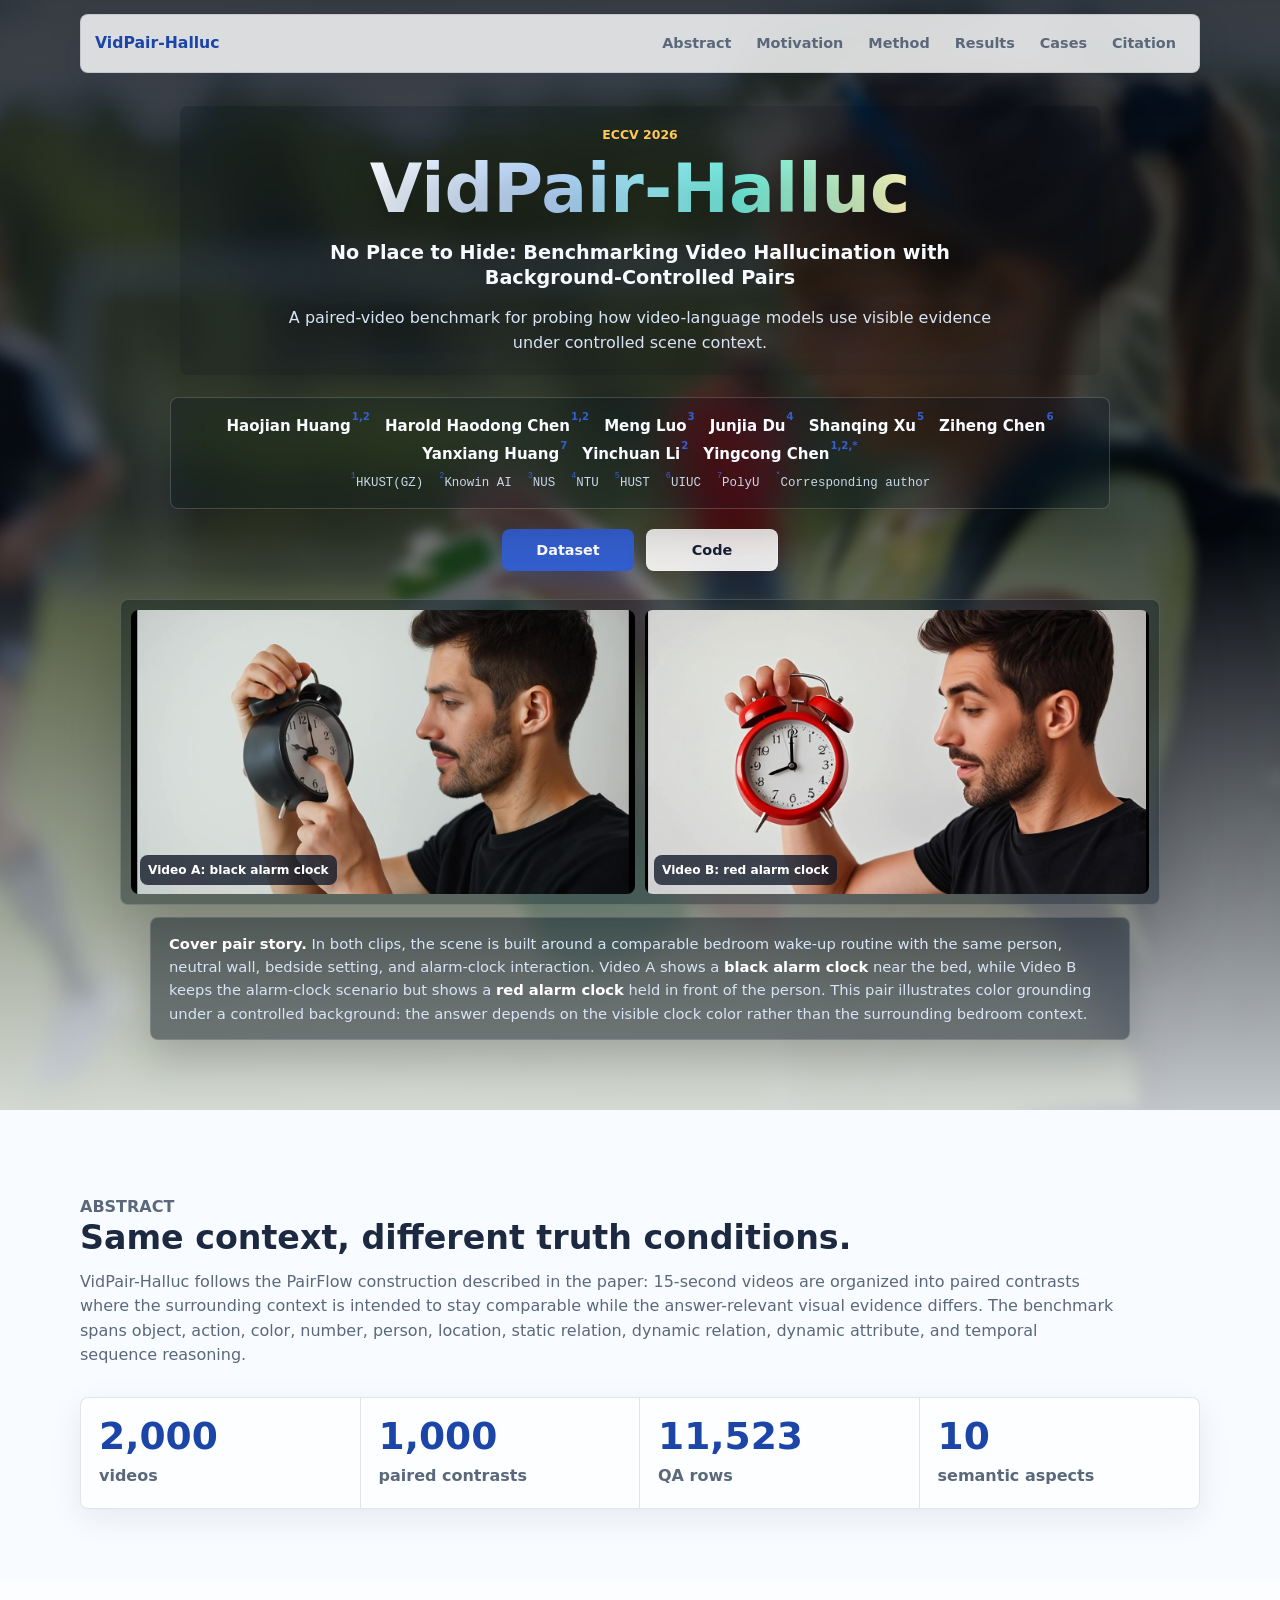
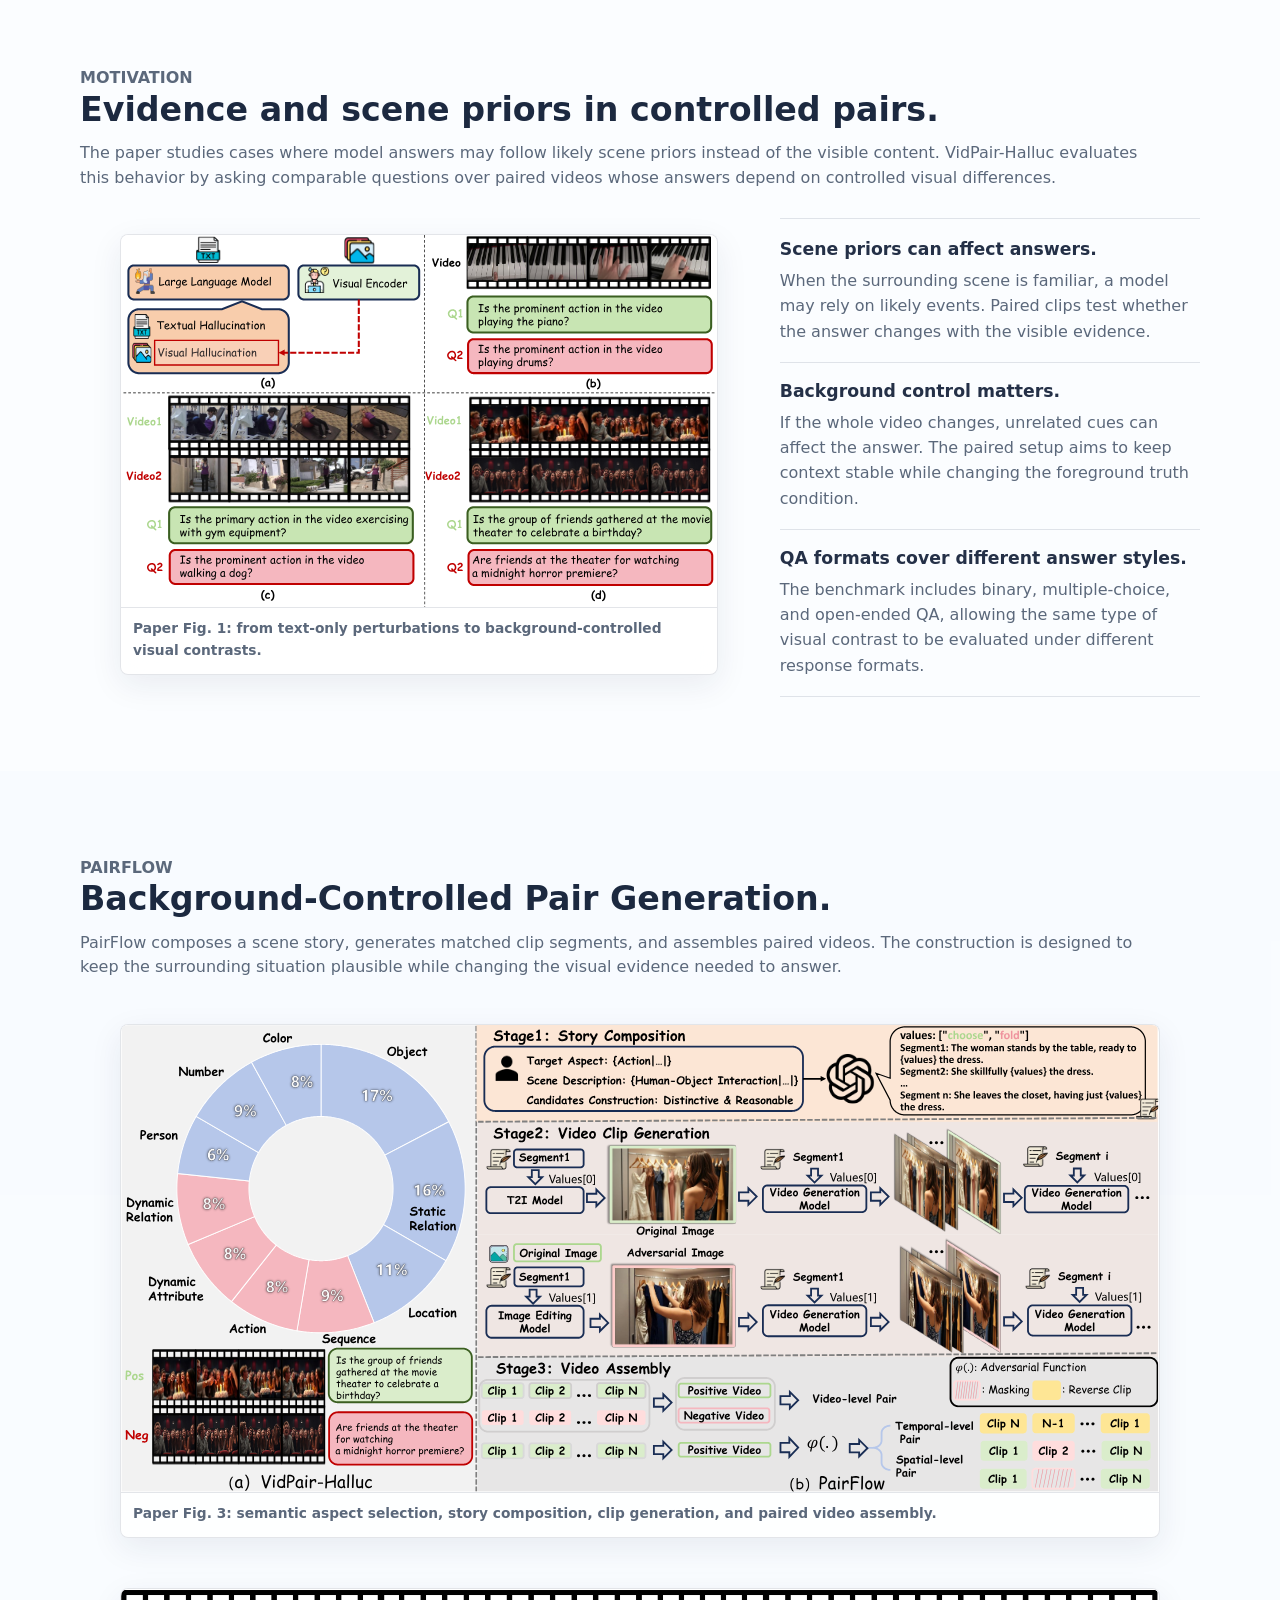
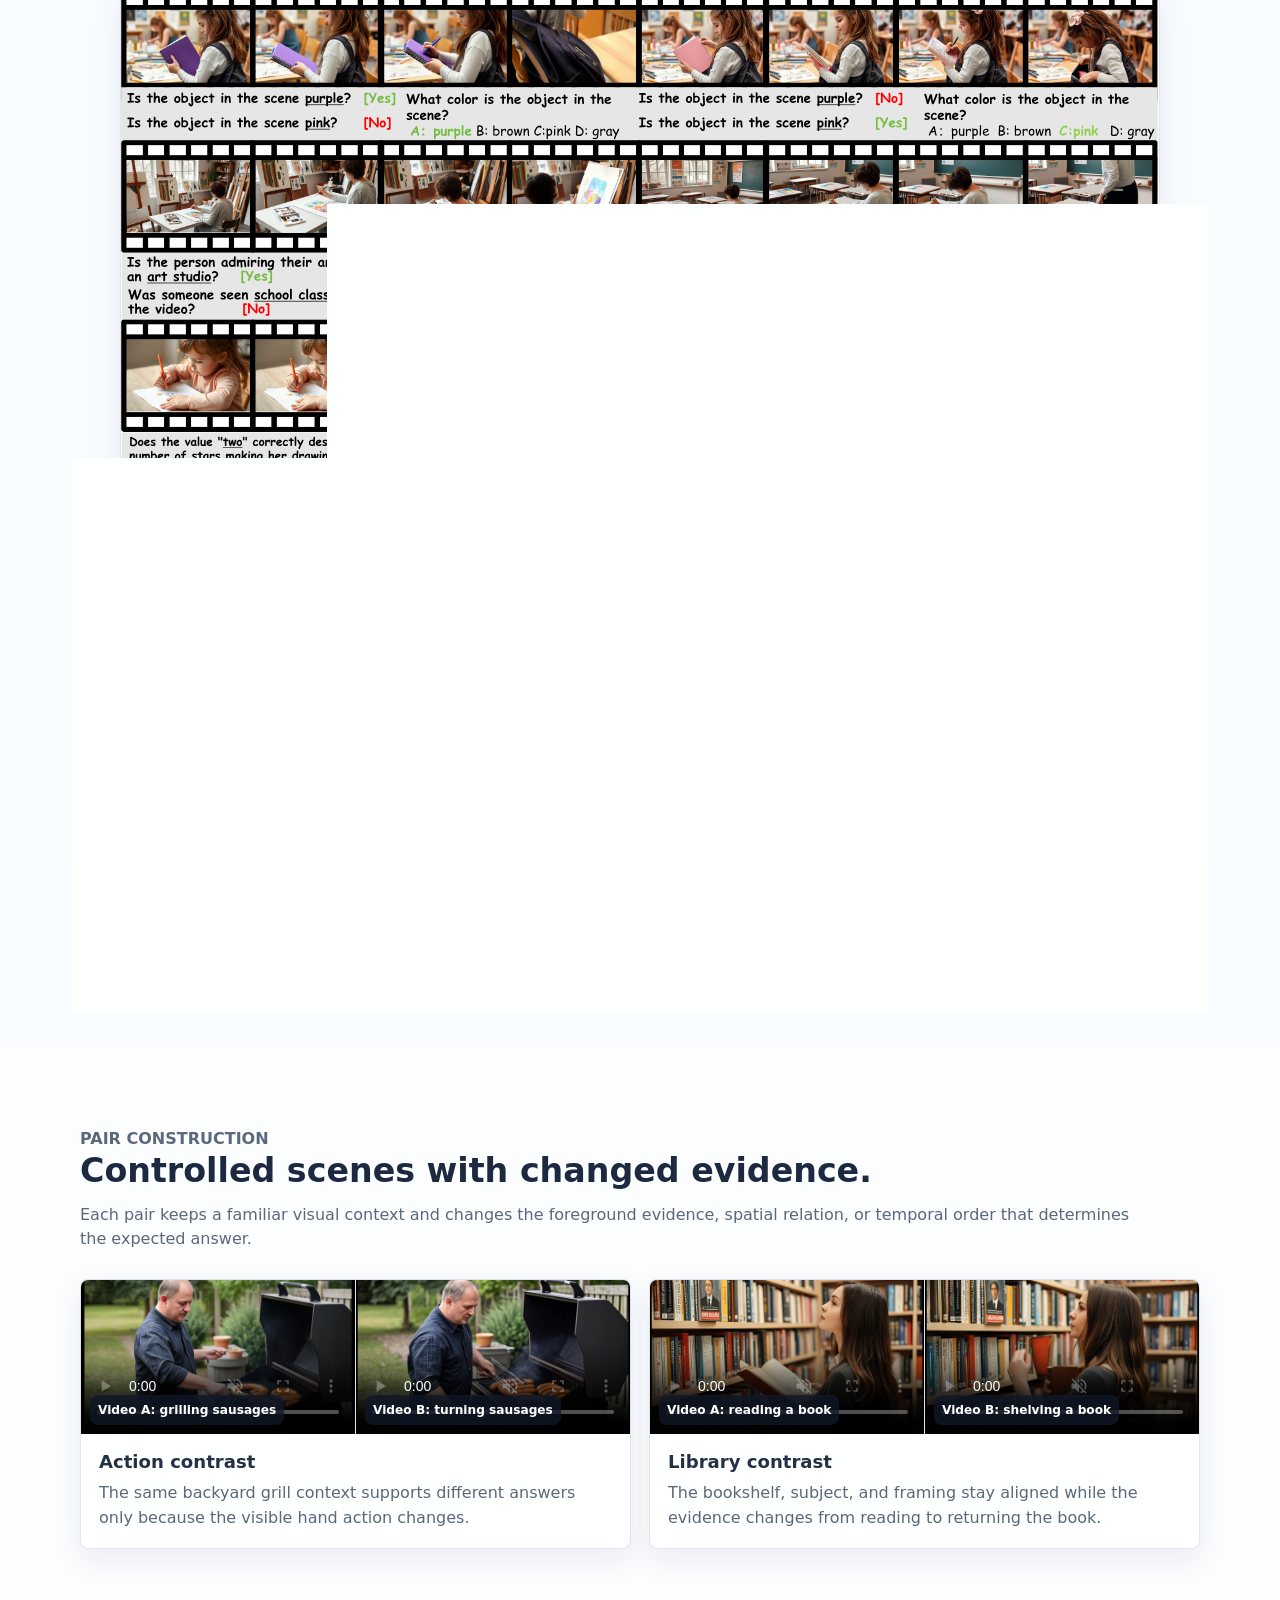
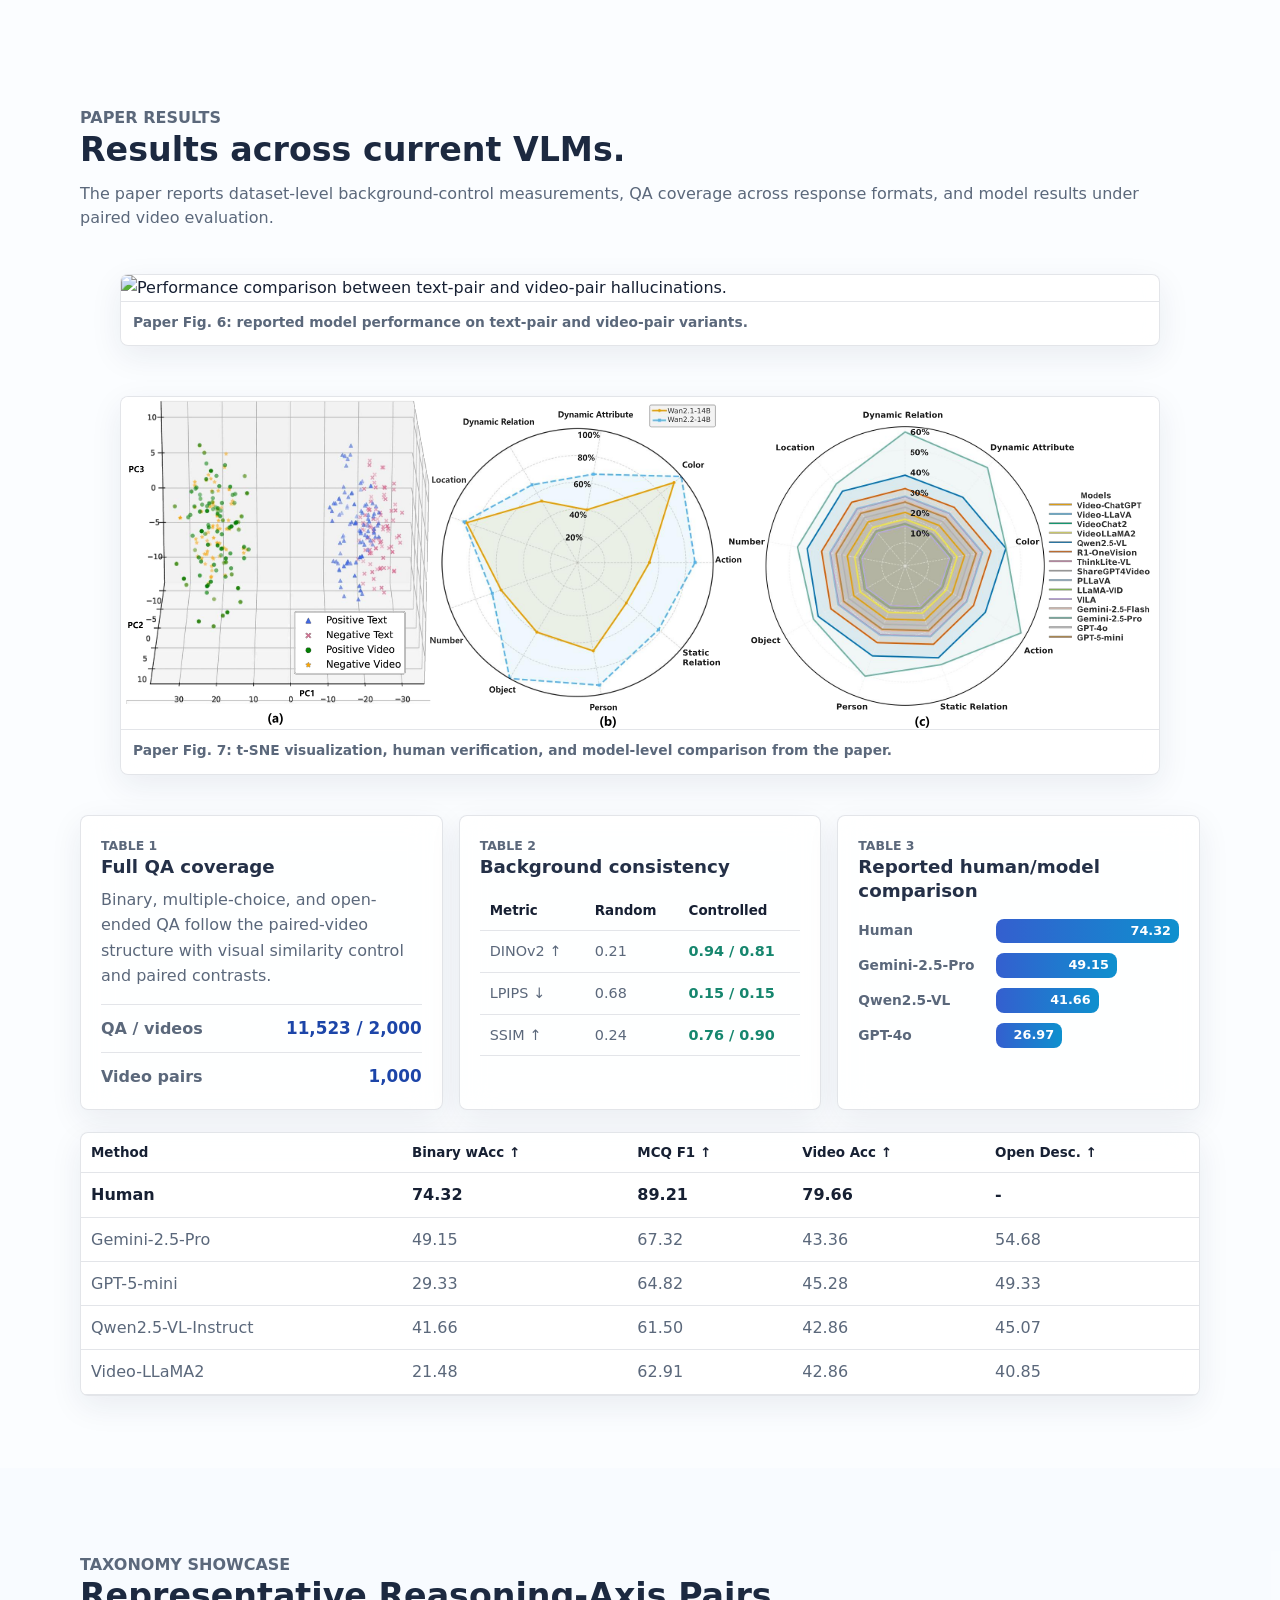
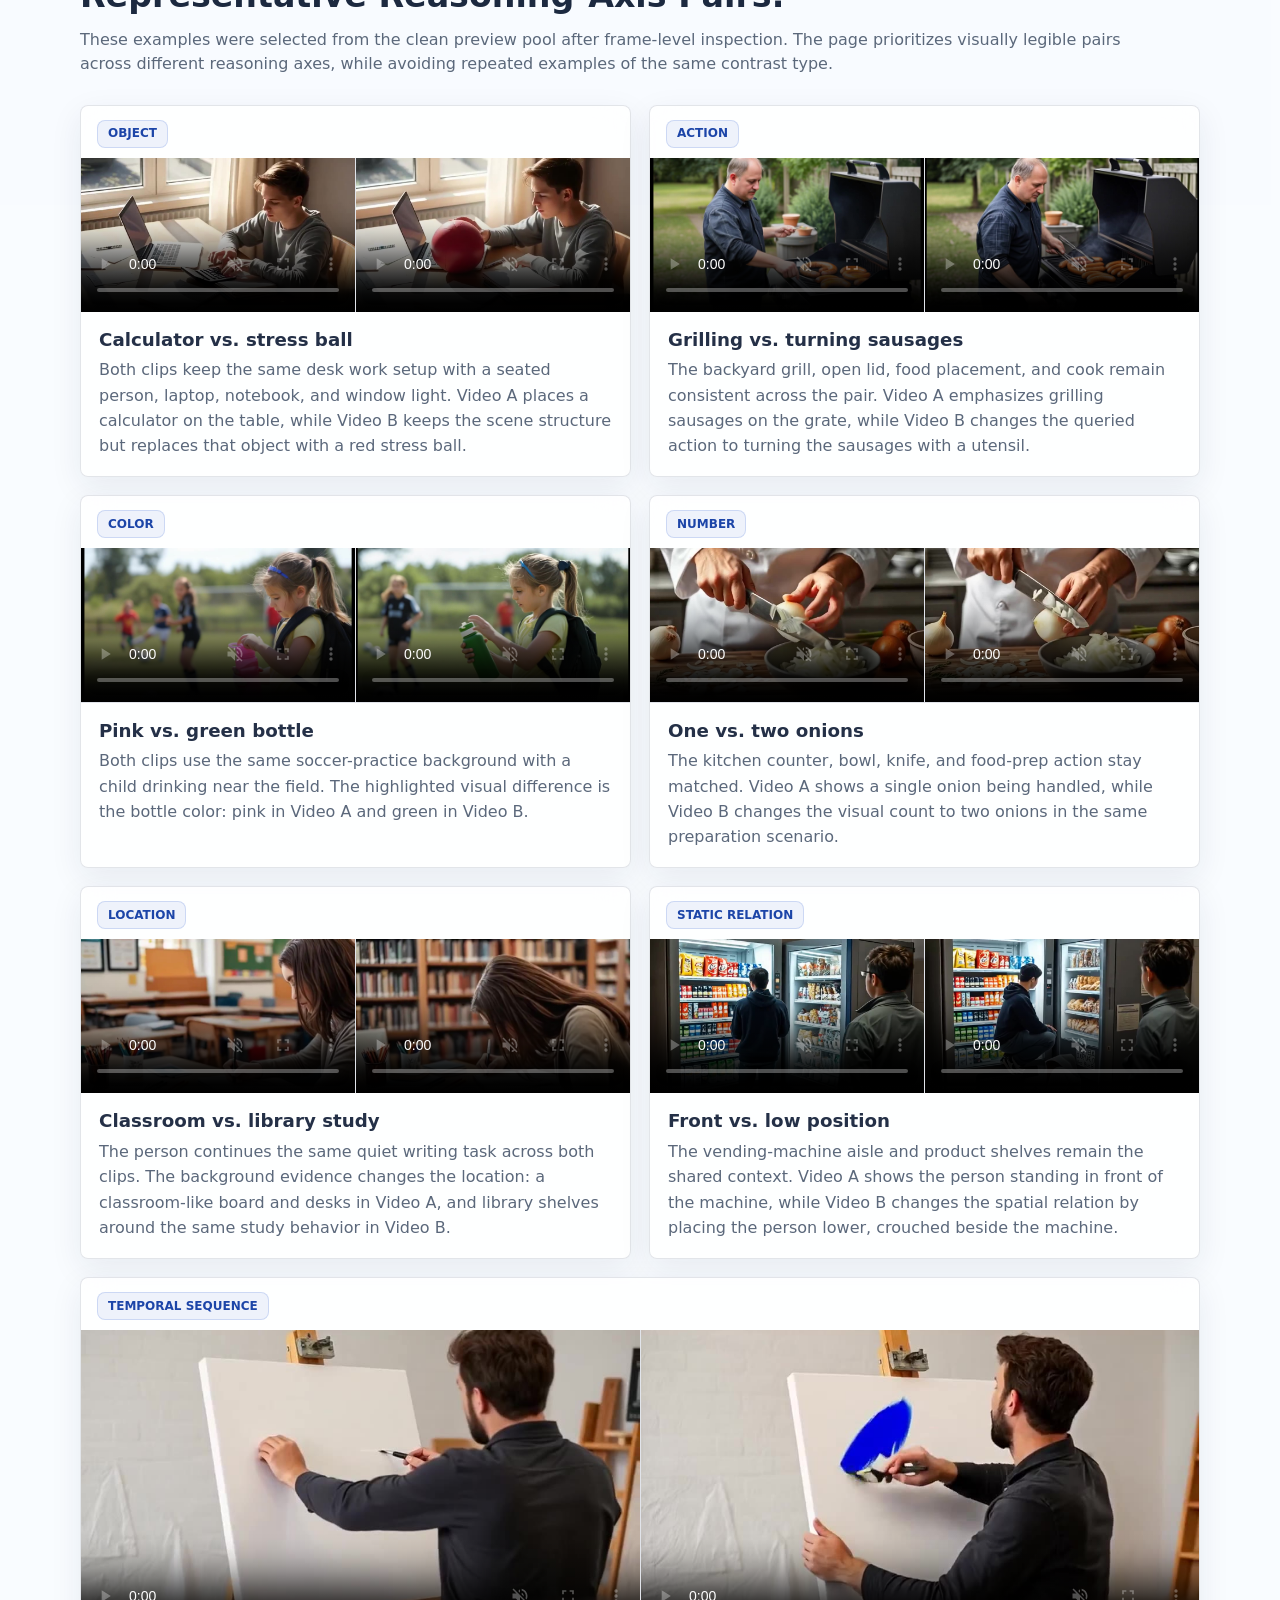
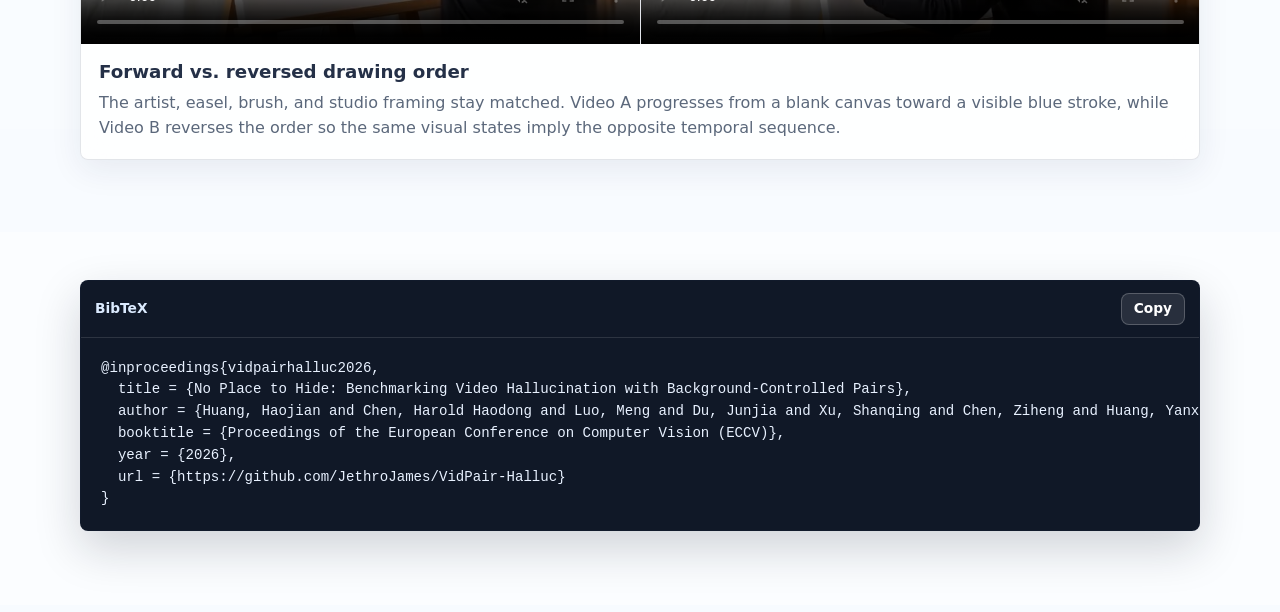
==== VidPair-Halluc/index.html @ 4f32de6c "Add VidPair-Halluc project page" ====
<!doctype html>
<html lang="en">
  <head>
    <meta charset="utf-8">
    <meta name="viewport" content="width=device-width, initial-scale=1">
    <title>VidPair-Halluc</title>
    <meta name="description" content="VidPair-Halluc: a background-controlled benchmark for evaluating video hallucination.">
    <link rel="stylesheet" href="styles.css?v=20260629-tight-typography">
  </head>
  <body>
    <header class="topbar">
      <a class="brand" href="#top" aria-label="VidPair-Halluc home">VidPair-Halluc</a>
      <nav aria-label="Primary navigation">
        <a href="#abstract">Abstract</a>
        <a href="#motivation">Motivation</a>
        <a href="#method">Method</a>
        <a href="#results">Results</a>
        <a href="#cases">Cases</a>
        <a href="#citation">Citation</a>
      </nav>
    </header>

    <main id="top">
      <section class="paper-hero constellation" aria-labelledby="title">
        <video class="hero-bg-video" autoplay muted loop playsinline preload="auto" poster="assets/posters/clean_bottle_green.jpg" aria-hidden="true">
          <source src="assets/videos/clean_bottle_green.mp4" type="video/mp4">
        </video>
        <div class="hero-bg-shade" aria-hidden="true"></div>
        <div class="hero-shell">
          <div class="hero-card">
            <p class="venue">ECCV 2026</p>
            <h1 id="title"><span class="text-gradient">VidPair-Halluc</span></h1>
            <p class="paper-title">No Place to Hide: Benchmarking Video Hallucination with Background-Controlled Pairs</p>
            <p class="subtitle">
              A paired-video benchmark for probing how video-language models use visible evidence under controlled scene context.
            </p>
          </div>

          <div class="author-card">
            <p class="author-line">
              <span>Haojian Huang<sup>1,2</sup></span>
              <span>Harold Haodong Chen<sup>1,2</sup></span>
              <span>Meng Luo<sup>3</sup></span>
              <span>Junjia Du<sup>4</sup></span>
              <span>Shanqing Xu<sup>5</sup></span>
              <span>Ziheng Chen<sup>6</sup></span>
              <span>Yanxiang Huang<sup>7</sup></span>
              <span>Yinchuan Li<sup>2</sup></span>
              <span>Yingcong Chen<sup>1,2,*</sup></span>
            </p>
            <p class="affiliation-line">
              <span><sup>1</sup>HKUST(GZ)</span>
              <span><sup>2</sup>Knowin AI</span>
              <span><sup>3</sup>NUS</span>
              <span><sup>4</sup>NTU</span>
              <span><sup>5</sup>HUST</span>
              <span><sup>6</sup>UIUC</span>
              <span><sup>7</sup>PolyU</span>
              <span><sup>*</sup>Corresponding author</span>
            </p>
          </div>

          <div class="paper-links" aria-label="Project links">
            <a class="button primary" href="https://huggingface.co/datasets/Jethro37/VidPair-Halluc">Dataset</a>
            <a class="button" href="https://github.com/JethroJames/VidPair-Halluc">Code</a>
          </div>

          <div class="paired-teaser hero-teaser" aria-label="Background-controlled paired video teaser">
            <figure>
              <video autoplay muted loop playsinline preload="metadata" poster="assets/posters/clean_clock_black.jpg">
                <source src="assets/videos/clean_clock_black.mp4" type="video/mp4">
              </video>
              <figcaption>Video A: black alarm clock</figcaption>
            </figure>
            <figure>
              <video autoplay muted loop playsinline preload="metadata" poster="assets/posters/clean_clock_red.jpg">
                <source src="assets/videos/clean_clock_red.mp4" type="video/mp4">
              </video>
              <figcaption>Video B: red alarm clock</figcaption>
            </figure>
          </div>
          <div class="teaser-caption">
            <p>
              <strong>Cover pair story.</strong>
              In both clips, the scene is built around a comparable bedroom wake-up routine with the same person, neutral wall, bedside setting, and alarm-clock interaction. Video A shows a <b>black alarm clock</b> near the bed, while Video B keeps the alarm-clock scenario but shows a <b>red alarm clock</b> held in front of the person. This pair illustrates color grounding under a controlled background: the answer depends on the visible clock color rather than the surrounding bedroom context.
            </p>
          </div>
        </div>
      </section>

      <section id="abstract" class="band summary">
        <div class="section-head compact">
          <p class="eyebrow">Abstract</p>
          <h2>Same context, different truth conditions.</h2>
          <p>
            VidPair-Halluc follows the PairFlow construction described in the paper: 15-second videos are organized into paired contrasts where the surrounding context is intended to stay comparable while the answer-relevant visual evidence differs. The benchmark spans object, action, color, number, person, location, static relation, dynamic relation, dynamic attribute, and temporal sequence reasoning.
          </p>
        </div>
        <div class="stats" aria-label="Dataset statistics">
          <div><strong>2,000</strong><span>videos</span></div>
          <div><strong>1,000</strong><span>paired contrasts</span></div>
          <div><strong>11,523</strong><span>QA rows</span></div>
          <div><strong>10</strong><span>semantic aspects</span></div>
        </div>
      </section>

      <section id="motivation" class="band motivation">
        <div class="section-head">
          <p class="eyebrow">Motivation</p>
          <h2>Evidence and scene priors in controlled pairs.</h2>
          <p>
            The paper studies cases where model answers may follow likely scene priors instead of the visible content. VidPair-Halluc evaluates this behavior by asking comparable questions over paired videos whose answers depend on controlled visual differences.
          </p>
        </div>
        <div class="motivation-layout">
          <figure class="paper-figure">
            <img src="assets/paper_figures/motivation_fig1.svg" alt="Paper motivation figure contrasting textual and visual hallucination with paired video examples.">
            <figcaption>Paper Fig. 1: from text-only perturbations to background-controlled visual contrasts.</figcaption>
          </figure>
          <div class="narrative-list" aria-label="Motivation points">
            <article class="narrative-item">
              <h3>Scene priors can affect answers.</h3>
              <p>When the surrounding scene is familiar, a model may rely on likely events. Paired clips test whether the answer changes with the visible evidence.</p>
            </article>
            <article class="narrative-item">
              <h3>Background control matters.</h3>
              <p>If the whole video changes, unrelated cues can affect the answer. The paired setup aims to keep context stable while changing the foreground truth condition.</p>
            </article>
            <article class="narrative-item">
              <h3>QA formats cover different answer styles.</h3>
              <p>The benchmark includes binary, multiple-choice, and open-ended QA, allowing the same type of visual contrast to be evaluated under different response formats.</p>
            </article>
          </div>
        </div>
      </section>

      <section id="method" class="band method">
        <div class="section-head">
          <p class="eyebrow">PairFlow</p>
          <h2>Background-Controlled Pair Generation.</h2>
          <p>
            PairFlow composes a scene story, generates matched clip segments, and assembles paired videos. The construction is designed to keep the surrounding situation plausible while changing the visual evidence needed to answer.
          </p>
        </div>
        <div class="paper-figure-stack">
          <figure class="paper-figure">
            <img src="assets/paper_figures/pairflow_fig3.svg" alt="PairFlow pipeline figure from the paper.">
            <figcaption>Paper Fig. 3: semantic aspect selection, story composition, clip generation, and paired video assembly.</figcaption>
          </figure>
          <figure class="paper-figure">
            <img src="assets/paper_figures/examples_fig4.svg" alt="Dataset examples from VidPair-Halluc showing paired videos and question types.">
            <figcaption>Paper Fig. 4: examples across binary, multiple-choice, and open-ended QA.</figcaption>
          </figure>
        </div>
      </section>

      <section id="construction" class="band construction">
        <div class="section-head compact">
          <p class="eyebrow">Pair construction</p>
          <h2>Controlled scenes with changed evidence.</h2>
          <p>
            Each pair keeps a familiar visual context and changes the foreground evidence, spatial relation, or temporal order that determines the expected answer.
          </p>
        </div>
        <div class="pair-showcase-grid" aria-label="Example construction video pairs">
          <article class="pair-panel">
            <div class="video-pair">
              <figure>
                <video autoplay muted loop playsinline controls preload="metadata" poster="assets/posters/clean_grill_grill.jpg">
                  <source src="assets/videos/clean_grill_grill.mp4" type="video/mp4">
                </video>
                <figcaption>Video A: grilling sausages</figcaption>
              </figure>
              <figure>
                <video autoplay muted loop playsinline controls preload="metadata" poster="assets/posters/clean_grill_turn.jpg">
                  <source src="assets/videos/clean_grill_turn.mp4" type="video/mp4">
                </video>
                <figcaption>Video B: turning sausages</figcaption>
              </figure>
            </div>
            <h3>Action contrast</h3>
            <p>The same backyard grill context supports different answers only because the visible hand action changes.</p>
          </article>

          <article class="pair-panel">
            <div class="video-pair">
              <figure>
                <video autoplay muted loop playsinline controls preload="metadata" poster="assets/posters/clean_books_read.jpg">
                  <source src="assets/videos/clean_books_read.mp4" type="video/mp4">
                </video>
                <figcaption>Video A: reading a book</figcaption>
              </figure>
              <figure>
                <video autoplay muted loop playsinline controls preload="metadata" poster="assets/posters/clean_books_shelve.jpg">
                  <source src="assets/videos/clean_books_shelve.mp4" type="video/mp4">
                </video>
                <figcaption>Video B: shelving a book</figcaption>
              </figure>
            </div>
            <h3>Library contrast</h3>
            <p>The bookshelf, subject, and framing stay aligned while the evidence changes from reading to returning the book.</p>
          </article>
        </div>
      </section>

      <section id="results" class="band results">
        <div class="section-head">
          <p class="eyebrow">Paper results</p>
          <h2>Results across current VLMs.</h2>
          <p>
            The paper reports dataset-level background-control measurements, QA coverage across response formats, and model results under paired video evaluation.
          </p>
        </div>

        <div class="paper-figure-stack results-figures">
          <figure class="paper-figure">
            <img src="assets/paper_figures/results_fig6.svg" alt="Performance comparison between text-pair and video-pair hallucinations.">
            <figcaption>Paper Fig. 6: reported model performance on text-pair and video-pair variants.</figcaption>
          </figure>
          <figure class="paper-figure">
            <img src="assets/paper_figures/results_fig7.svg" alt="t-SNE, human verification, and model radar plots from the paper.">
            <figcaption>Paper Fig. 7: t-SNE visualization, human verification, and model-level comparison from the paper.</figcaption>
          </figure>
        </div>

        <div class="result-grid">
          <article class="result-card">
            <p class="kicker">Table 1</p>
            <h3>Full QA coverage</h3>
            <p>Binary, multiple-choice, and open-ended QA follow the paired-video structure with visual similarity control and paired contrasts.</p>
            <dl class="mini-stats">
              <div><dt>QA / videos</dt><dd>11,523 / 2,000</dd></div>
              <div><dt>Video pairs</dt><dd>1,000</dd></div>
            </dl>
          </article>

          <article class="result-card">
            <p class="kicker">Table 2</p>
            <h3>Background consistency</h3>
            <table class="metric-table">
              <thead>
                <tr><th>Metric</th><th>Random</th><th>Controlled</th></tr>
              </thead>
              <tbody>
                <tr><td>DINOv2 ↑</td><td>0.21</td><td>0.94 / 0.81</td></tr>
                <tr><td>LPIPS ↓</td><td>0.68</td><td>0.15 / 0.15</td></tr>
                <tr><td>SSIM ↑</td><td>0.24</td><td>0.76 / 0.90</td></tr>
              </tbody>
            </table>
          </article>

          <article class="result-card">
            <p class="kicker">Table 3</p>
            <h3>Reported human/model comparison</h3>
            <div class="bar-list" aria-label="Binary wAcc comparison">
              <div><span>Human</span><b style="width: 100%">74.32</b></div>
              <div><span>Gemini-2.5-Pro</span><b style="width: 66%">49.15</b></div>
              <div><span>Qwen2.5-VL</span><b style="width: 56%">41.66</b></div>
              <div><span>GPT-4o</span><b style="width: 36%">26.97</b></div>
            </div>
          </article>
        </div>

        <div class="model-table-wrap">
          <table class="model-table">
            <thead>
              <tr>
                <th>Method</th>
                <th>Binary wAcc ↑</th>
                <th>MCQ F1 ↑</th>
                <th>Video Acc ↑</th>
                <th>Open Desc. ↑</th>
              </tr>
            </thead>
            <tbody>
              <tr><td>Human</td><td>74.32</td><td>89.21</td><td>79.66</td><td>-</td></tr>
              <tr><td>Gemini-2.5-Pro</td><td>49.15</td><td>67.32</td><td>43.36</td><td>54.68</td></tr>
              <tr><td>GPT-5-mini</td><td>29.33</td><td>64.82</td><td>45.28</td><td>49.33</td></tr>
              <tr><td>Qwen2.5-VL-Instruct</td><td>41.66</td><td>61.50</td><td>42.86</td><td>45.07</td></tr>
              <tr><td>Video-LLaMA2</td><td>21.48</td><td>62.91</td><td>42.86</td><td>40.85</td></tr>
            </tbody>
          </table>
        </div>
      </section>

      <section id="cases" class="band highlights">
        <div class="section-head">
          <p class="eyebrow">Taxonomy showcase</p>
          <h2>Representative Reasoning-Axis Pairs.</h2>
          <p>
            These examples were selected from the clean preview pool after frame-level inspection. The page prioritizes visually legible pairs across different reasoning axes, while avoiding repeated examples of the same contrast type.
          </p>
        </div>

        <div class="highlight-grid">
          <article class="video-card">
            <p class="taxonomy-tag">Object</p>
            <div class="video-pair">
              <video autoplay muted loop playsinline controls preload="metadata" poster="assets/posters/hero_object_calculator.jpg"><source src="assets/videos/hero_object_calculator.mp4" type="video/mp4"></video>
              <video autoplay muted loop playsinline controls preload="metadata" poster="assets/posters/hero_object_stressball.jpg"><source src="assets/videos/hero_object_stressball.mp4" type="video/mp4"></video>
            </div>
            <h3>Calculator vs. stress ball</h3>
            <p>Both clips keep the same desk work setup with a seated person, laptop, notebook, and window light. Video A places a calculator on the table, while Video B keeps the scene structure but replaces that object with a red stress ball.</p>
          </article>

          <article class="video-card">
            <p class="taxonomy-tag">Action</p>
            <div class="video-pair">
              <video autoplay muted loop playsinline controls preload="metadata" poster="assets/posters/clean_grill_grill.jpg"><source src="assets/videos/clean_grill_grill.mp4" type="video/mp4"></video>
              <video autoplay muted loop playsinline controls preload="metadata" poster="assets/posters/clean_grill_turn.jpg"><source src="assets/videos/clean_grill_turn.mp4" type="video/mp4"></video>
            </div>
            <h3>Grilling vs. turning sausages</h3>
            <p>The backyard grill, open lid, food placement, and cook remain consistent across the pair. Video A emphasizes grilling sausages on the grate, while Video B changes the queried action to turning the sausages with a utensil.</p>
          </article>

          <article class="video-card">
            <p class="taxonomy-tag">Color</p>
            <div class="video-pair">
              <video autoplay muted loop playsinline controls preload="metadata" poster="assets/posters/clean_bottle_pink.jpg"><source src="assets/videos/clean_bottle_pink.mp4" type="video/mp4"></video>
              <video autoplay muted loop playsinline controls preload="metadata" poster="assets/posters/clean_bottle_green.jpg"><source src="assets/videos/clean_bottle_green.mp4" type="video/mp4"></video>
            </div>
            <h3>Pink vs. green bottle</h3>
            <p>Both clips use the same soccer-practice background with a child drinking near the field. The highlighted visual difference is the bottle color: pink in Video A and green in Video B.</p>
          </article>

          <article class="video-card">
            <p class="taxonomy-tag">Number</p>
            <div class="video-pair">
              <video autoplay muted loop playsinline controls preload="metadata" poster="assets/posters/number_onion_one.jpg"><source src="assets/videos/number_onion_one.mp4" type="video/mp4"></video>
              <video autoplay muted loop playsinline controls preload="metadata" poster="assets/posters/number_onion_two.jpg"><source src="assets/videos/number_onion_two.mp4" type="video/mp4"></video>
            </div>
            <h3>One vs. two onions</h3>
            <p>The kitchen counter, bowl, knife, and food-prep action stay matched. Video A shows a single onion being handled, while Video B changes the visual count to two onions in the same preparation scenario.</p>
          </article>

          <article class="video-card">
            <p class="taxonomy-tag">Location</p>
            <div class="video-pair">
              <video autoplay muted loop playsinline controls preload="metadata" poster="assets/posters/location_study_classroom.jpg"><source src="assets/videos/location_study_classroom.mp4" type="video/mp4"></video>
              <video autoplay muted loop playsinline controls preload="metadata" poster="assets/posters/location_study_library.jpg"><source src="assets/videos/location_study_library.mp4" type="video/mp4"></video>
            </div>
            <h3>Classroom vs. library study</h3>
            <p>The person continues the same quiet writing task across both clips. The background evidence changes the location: a classroom-like board and desks in Video A, and library shelves around the same study behavior in Video B.</p>
          </article>

          <article class="video-card">
            <p class="taxonomy-tag">Static relation</p>
            <div class="video-pair">
              <video autoplay muted loop playsinline controls preload="metadata" poster="assets/posters/relation_vending_front.jpg"><source src="assets/videos/relation_vending_front.mp4" type="video/mp4"></video>
              <video autoplay muted loop playsinline controls preload="metadata" poster="assets/posters/relation_vending_low.jpg"><source src="assets/videos/relation_vending_low.mp4" type="video/mp4"></video>
            </div>
            <h3>Front vs. low position</h3>
            <p>The vending-machine aisle and product shelves remain the shared context. Video A shows the person standing in front of the machine, while Video B changes the spatial relation by placing the person lower, crouched beside the machine.</p>
          </article>

          <article class="video-card wide">
            <p class="taxonomy-tag">Temporal sequence</p>
            <div class="video-pair">
              <video autoplay muted loop playsinline controls preload="metadata" poster="assets/posters/sequence_artist_forward.jpg"><source src="assets/videos/sequence_artist_forward.mp4" type="video/mp4"></video>
              <video autoplay muted loop playsinline controls preload="metadata" poster="assets/posters/sequence_artist_reverse.jpg"><source src="assets/videos/sequence_artist_reverse.mp4" type="video/mp4"></video>
            </div>
            <h3>Forward vs. reversed drawing order</h3>
            <p>The artist, easel, brush, and studio framing stay matched. Video A progresses from a blank canvas toward a visible blue stroke, while Video B reverses the order so the same visual states imply the opposite temporal sequence.</p>
          </article>
        </div>
      </section>

      <section id="citation" class="band citation">
        <div class="citation-box">
          <div class="copy-row">
            <span>BibTeX</span>
            <button type="button" class="copy-button" data-copy-citation>Copy</button>
          </div>
          <pre><code id="citation-bibtex">@inproceedings{vidpairhalluc2026,
  title = {No Place to Hide: Benchmarking Video Hallucination with Background-Controlled Pairs},
  author = {Huang, Haojian and Chen, Harold Haodong and Luo, Meng and Du, Junjia and Xu, Shanqing and Chen, Ziheng and Huang, Yanxiang and Li, Yinchuan and Chen, Yingcong},
  booktitle = {Proceedings of the European Conference on Computer Vision (ECCV)},
  year = {2026},
  url = {https://github.com/JethroJames/VidPair-Halluc}
}</code></pre>
        </div>
      </section>
    </main>

    <script>
      const copyButton = document.querySelector("[data-copy-citation]");
      const citationBlock = document.querySelector("#citation-bibtex");

      copyButton?.addEventListener("click", async () => {
        const text = citationBlock?.textContent || "";
        try {
          await navigator.clipboard.writeText(text);
          copyButton.textContent = "Copied";
          setTimeout(() => {
            copyButton.textContent = "Copy";
          }, 1600);
        } catch {
          const range = document.createRange();
          range.selectNodeContents(citationBlock);
          const selection = window.getSelection();
          selection.removeAllRanges();
          selection.addRange(range);
        }
      });
    </script>
  </body>
</html>
---- VidPair-Halluc/styles.css ----
:root {
  color-scheme: light;
  --ink: #172033;
  --muted: #5b687b;
  --soft: #eff6ff;
  --paper: #f7fbff;
  --panel: rgba(255, 255, 255, 0.78);
  --panel-strong: rgba(255, 255, 255, 0.92);
  --line: rgba(30, 47, 76, 0.12);
  --line-strong: rgba(30, 47, 76, 0.18);
  --primary: #345fcf;
  --primary-dark: #1c45a8;
  --cyan: #0e90ce;
  --violet: #7a55d8;
  --emerald: #16866e;
  --rose: #bc5966;
  --code: #101827;
  --shadow: 0 18px 48px rgba(21, 38, 80, 0.12);
  --shadow-soft: 0 10px 32px rgba(21, 38, 80, 0.08);
}

* {
  box-sizing: border-box;
  letter-spacing: 0;
}

html {
  scroll-behavior: smooth;
}

body {
  min-width: 320px;
  margin: 0;
  background:
    linear-gradient(135deg, rgba(255, 247, 237, 0.72), rgba(239, 246, 255, 0.92) 34%, rgba(240, 253, 250, 0.78) 66%, rgba(250, 245, 255, 0.82)),
    var(--paper);
  background-attachment: fixed;
  color: var(--ink);
  font-family: Inter, ui-sans-serif, system-ui, -apple-system, BlinkMacSystemFont, "Segoe UI", Arial, sans-serif;
  font-weight: 500;
  line-height: 1.58;
  text-rendering: optimizeLegibility;
  -webkit-font-smoothing: antialiased;
}

body::before {
  position: fixed;
  inset: 0;
  z-index: 0;
  pointer-events: none;
  content: "";
  background-image:
    linear-gradient(rgba(21, 38, 80, 0.045) 1px, transparent 1px),
    linear-gradient(90deg, rgba(21, 38, 80, 0.045) 1px, transparent 1px);
  background-size: 52px 52px;
  mask-image: linear-gradient(180deg, #000 0%, rgba(0, 0, 0, 0.85) 48%, transparent 100%);
}

body::after {
  position: fixed;
  inset: 0;
  z-index: 0;
  pointer-events: none;
  content: "";
  background-image:
    radial-gradient(circle at 14% 18%, rgba(21, 38, 80, 0.2) 1px, transparent 2px),
    radial-gradient(circle at 33% 78%, rgba(21, 38, 80, 0.16) 1px, transparent 2px),
    radial-gradient(circle at 62% 22%, rgba(21, 38, 80, 0.14) 1px, transparent 2px),
    radial-gradient(circle at 84% 66%, rgba(21, 38, 80, 0.16) 1px, transparent 2px);
  background-repeat: no-repeat;
}

body > * {
  position: relative;
  z-index: 1;
}

a {
  color: inherit;
  text-decoration: none;
}

img,
video {
  max-width: 100%;
}

.topbar {
  position: fixed;
  z-index: 30;
  top: 14px;
  left: 50%;
  display: flex;
  width: min(1120px, calc(100% - 32px));
  min-height: 54px;
  align-items: center;
  justify-content: space-between;
  gap: 18px;
  padding: 10px 14px;
  border: 1px solid var(--line);
  border-radius: 8px;
  background: rgba(255, 255, 255, 0.82);
  box-shadow: 0 14px 36px rgba(21, 38, 80, 0.1);
  transform: translateX(-50%);
  backdrop-filter: blur(18px) saturate(145%);
}

.brand {
  flex: 0 0 auto;
  color: var(--primary-dark);
  font-size: 0.98rem;
  font-weight: 800;
}

nav {
  display: flex;
  min-width: 0;
  align-items: center;
  justify-content: flex-end;
  gap: 7px;
  color: var(--muted);
  font-size: 0.9rem;
  font-weight: 680;
}

nav a {
  border-radius: 8px;
  padding: 7px 9px;
  white-space: nowrap;
}

nav a:hover {
  background: rgba(52, 95, 207, 0.08);
  color: var(--primary-dark);
}

.paper-hero {
  position: relative;
  isolation: isolate;
  min-height: 100vh;
  display: flex;
  align-items: flex-start;
  padding: 106px 24px 70px;
  overflow: hidden;
  background: #07111f;
}

.hero-bg-video,
.hero-bg-shade {
  position: absolute;
  inset: 0;
  pointer-events: none;
}

.hero-bg-video {
  z-index: 1;
  width: 100%;
  height: 100%;
  object-fit: cover;
  object-position: center center;
  opacity: 1;
  filter: blur(7px) saturate(1.22) contrast(1.08) brightness(0.74);
  transform: scale(1.025);
}

.hero-bg-shade {
  z-index: 2;
  background:
    linear-gradient(180deg, rgba(5, 10, 20, 0.58) 0%, rgba(5, 10, 20, 0.28) 48%, rgba(247, 251, 255, 0.78) 100%),
    radial-gradient(60% 44% at 50% 38%, rgba(6, 12, 24, 0.08), rgba(5, 10, 20, 0.34) 78%);
}

.constellation {
  position: relative;
}

.constellation::before {
  position: absolute;
  inset: 0;
  z-index: 2;
  pointer-events: none;
  content: "";
  background-image:
    linear-gradient(115deg, transparent 49.9%, rgba(255, 255, 255, 0.08) 50%, transparent 50.1%),
    linear-gradient(63deg, transparent 49.9%, rgba(255, 255, 255, 0.06) 50%, transparent 50.1%);
  background-size: 420px 420px, 520px 520px;
  opacity: 0.42;
}

.hero-shell,
.section-head,
.stats,
.motivation-layout,
.paper-figure-stack,
.pair-showcase-grid,
.result-grid,
.model-table-wrap,
.highlight-grid,
.citation-box,
.paired-teaser,
.teaser-caption {
  width: min(1120px, 100%);
  margin-right: auto;
  margin-left: auto;
}

.hero-shell {
  position: relative;
  z-index: 3;
  text-align: center;
}

.hero-card,
.author-card,
.paired-teaser,
.result-card,
.video-card,
.pair-panel,
.paper-figure,
.model-table-wrap,
.citation-box {
  border: 1px solid var(--line);
  border-radius: 8px;
  background: var(--panel);
  box-shadow: var(--shadow-soft);
  backdrop-filter: blur(16px) saturate(145%);
}

.hero-card {
  width: min(920px, 100%);
  margin: 0 auto;
  padding: 18px 22px 18px;
  border-color: transparent;
  background: rgba(5, 10, 20, 0.2);
  box-shadow: 0 24px 70px rgba(0, 0, 0, 0.16);
  backdrop-filter: blur(8px) saturate(120%);
}

.venue,
.eyebrow,
.kicker {
  margin: 0 0 10px;
  color: var(--primary);
  font-size: 0.78rem;
  font-weight: 800;
  text-transform: uppercase;
}

.paper-hero h1 {
  margin: 0;
  font-size: 4.25rem;
  line-height: 1;
  font-weight: 850;
  text-wrap: pretty;
  text-shadow: 0 18px 48px rgba(0, 0, 0, 0.34);
}

.text-gradient {
  color: transparent;
  background: linear-gradient(100deg, #f8fbff, #b8d8ff 34%, #73f2e1 68%, #fff0b3);
  -webkit-background-clip: text;
  background-clip: text;
}

.paper-hero .venue {
  color: #ffc857;
}

.paper-title {
  max-width: 760px;
  margin: 17px auto 0;
  color: #263755;
  font-size: 1.2rem;
  font-weight: 760;
  line-height: 1.34;
  text-wrap: pretty;
}

.paper-hero .paper-title {
  color: #f7fbff;
  text-shadow: 0 10px 34px rgba(0, 0, 0, 0.42);
}

.subtitle {
  max-width: 720px;
  margin: 15px auto 0;
  color: var(--muted);
  font-size: 1rem;
  line-height: 1.55;
}

.paper-hero .subtitle {
  color: #d8e4f6;
  text-shadow: 0 10px 30px rgba(0, 0, 0, 0.36);
}

.author-card {
  width: min(940px, 100%);
  margin: 22px auto 0;
  padding: 17px 22px 16px;
  border-color: rgba(255, 255, 255, 0.18);
  background: rgba(7, 17, 31, 0.34);
  box-shadow: 0 18px 48px rgba(0, 0, 0, 0.2);
}

.author-line,
.affiliation-line {
  display: flex;
  flex-wrap: wrap;
  align-items: center;
  justify-content: center;
  gap: 6px 15px;
  margin: 0;
}

.author-line {
  color: #f8fbff;
  font-size: 0.94rem;
  font-weight: 720;
  line-height: 1.48;
}

.author-line span {
  white-space: nowrap;
}

.affiliation-line {
  margin-top: 9px;
  color: #c8d6ea;
  font-size: 0.78rem;
  font-family: ui-monospace, "SFMono-Regular", Menlo, Consolas, monospace;
  line-height: 1.45;
}

.affiliation-line span {
  white-space: nowrap;
}

sup {
  position: relative;
  top: -0.42em;
  margin-left: 1px;
  color: var(--primary);
  font-size: 0.68em;
  line-height: 0;
}

.paper-links {
  display: flex;
  flex-wrap: wrap;
  justify-content: center;
  gap: 12px;
  margin-top: 20px;
}

.paper-hero .button {
  border-color: rgba(255, 255, 255, 0.28);
  background: rgba(255, 255, 255, 0.9);
}

.button {
  display: inline-flex;
  min-width: 132px;
  min-height: 42px;
  align-items: center;
  justify-content: center;
  padding: 0 18px;
  border: 1px solid var(--line-strong);
  border-radius: 8px;
  background: rgba(255, 255, 255, 0.82);
  color: var(--ink);
  font-size: 0.9rem;
  font-weight: 800;
  box-shadow: 0 8px 22px rgba(21, 38, 80, 0.08);
}

.button:hover {
  border-color: rgba(52, 95, 207, 0.35);
  color: var(--primary-dark);
}

.button.primary {
  border-color: transparent;
  background: var(--primary);
  color: #fff;
  box-shadow: 0 10px 26px rgba(52, 95, 207, 0.28);
}

.button.primary:hover {
  background: var(--primary-dark);
  color: #fff;
}

.paired-teaser {
  display: grid;
  grid-template-columns: repeat(2, minmax(0, 1fr));
  gap: 10px;
  padding: 10px;
  overflow: hidden;
  background: rgba(255, 255, 255, 0.76);
}

.hero-teaser {
  width: min(1040px, 100%);
  margin-top: 28px;
}

.paper-hero .paired-teaser {
  border-color: rgba(255, 255, 255, 0.16);
  background: rgba(7, 17, 31, 0.42);
  box-shadow: 0 24px 64px rgba(0, 0, 0, 0.22);
}

.paired-teaser figure,
.video-pair figure {
  position: relative;
  min-width: 0;
  margin: 0;
}

video {
  display: block;
  width: 100%;
  border-radius: 8px;
  background: #101827;
}

.paired-teaser video,
.video-pair video {
  aspect-ratio: 16 / 9;
  object-fit: cover;
}

.paired-teaser figcaption,
.video-pair figcaption {
  position: absolute;
  left: 9px;
  bottom: 9px;
  max-width: calc(100% - 18px);
  margin: 0;
  padding: 5px 8px;
  border-radius: 8px;
  background: rgba(16, 24, 39, 0.78);
  color: #fff;
  font-size: 0.76rem;
  font-weight: 780;
}

.teaser-caption {
  width: min(980px, 100%);
  margin-top: 12px;
  padding: 14px 18px;
  border: 1px solid rgba(255, 255, 255, 0.14);
  border-radius: 8px;
  background: rgba(7, 17, 31, 0.46);
  box-shadow: 0 16px 42px rgba(0, 0, 0, 0.18);
  color: #d8e4f6;
  font-size: 0.92rem;
  line-height: 1.58;
  text-align: left;
  backdrop-filter: blur(12px) saturate(140%);
}

.teaser-caption p {
  margin: 0;
}

.teaser-caption strong {
  color: #ffffff;
  font-weight: 820;
}

.teaser-caption b {
  color: #ffffff;
  font-weight: 820;
}

.band {
  scroll-margin-top: 92px;
  padding: 72px 24px;
}

.summary,
.method,
.highlights {
  background: rgba(255, 255, 255, 0.18);
}

.motivation,
.construction,
.results,
.citation {
  background: rgba(255, 255, 255, 0.45);
}

.citation {
  padding-top: 48px;
  padding-bottom: 74px;
}

.section-head {
  margin-bottom: 28px;
}

.section-head.compact {
  max-width: none;
}

.section-head h2,
.construction h2 {
  max-width: 1120px;
  margin: 0;
  color: #1c2940;
  font-size: 2.08rem;
  font-weight: 820;
  line-height: 1.14;
  text-wrap: pretty;
}

.section-head p {
  max-width: 1060px;
  margin: 13px 0 0;
  color: var(--muted);
  font-size: 1rem;
  line-height: 1.52;
  text-wrap: pretty;
}

.stats {
  display: grid;
  grid-template-columns: repeat(4, minmax(0, 1fr));
  margin-top: 30px;
  overflow: hidden;
  border: 1px solid var(--line);
  border-radius: 8px;
  background: rgba(255, 255, 255, 0.7);
  box-shadow: var(--shadow-soft);
  backdrop-filter: blur(14px);
}

.stats div {
  min-width: 0;
  padding: 20px 18px;
  border-right: 1px solid var(--line);
}

.stats div:last-child {
  border-right: 0;
}

.stats strong {
  display: block;
  color: var(--primary-dark);
  font-size: 2.35rem;
  line-height: 1;
}

.stats span {
  display: block;
  margin-top: 7px;
  color: var(--muted);
  font-weight: 720;
}

.motivation-layout {
  display: grid;
  grid-template-columns: minmax(0, 1fr) minmax(280px, 0.62fr);
  gap: 22px;
  align-items: start;
}

.paper-figure-stack {
  display: grid;
  gap: 18px;
}

.results-figures {
  margin-bottom: 24px;
}

.paper-figure {
  overflow: hidden;
  background: rgba(255, 255, 255, 0.86);
}

.paper-figure img {
  display: block;
  width: 100%;
  height: auto;
  object-fit: contain;
}

figcaption,
.paper-figure figcaption {
  margin: 0;
  padding: 10px 12px 12px;
  border-top: 1px solid var(--line);
  color: var(--muted);
  font-size: 0.86rem;
  font-weight: 660;
}

.narrative-list {
  display: grid;
  gap: 0;
  padding: 2px 0;
  border-top: 1px solid var(--line);
}

.narrative-item {
  padding: 18px 0;
  border-bottom: 1px solid var(--line);
}

.narrative-item h3 {
  margin: 0 0 7px;
  color: #243047;
  font-size: 1.08rem;
  font-weight: 790;
  line-height: 1.27;
}

.narrative-item p,
.video-card p,
.result-card p,
.pair-panel p {
  margin: 0;
  color: var(--muted);
}

.pair-showcase-grid {
  display: grid;
  grid-template-columns: repeat(2, minmax(0, 1fr));
  gap: 18px;
}

.pair-panel {
  min-width: 0;
  overflow: hidden;
  background: rgba(255, 255, 255, 0.78);
}

.pair-panel h3 {
  margin: 16px 18px 6px;
  color: #243047;
  font-size: 1.13rem;
  font-weight: 800;
  line-height: 1.3;
}

.pair-panel p {
  margin: 0 18px 18px;
}

.result-grid {
  display: grid;
  grid-template-columns: repeat(3, minmax(0, 1fr));
  gap: 16px;
}

.result-card,
.video-card {
  min-width: 0;
  background: rgba(255, 255, 255, 0.82);
}

.result-card {
  padding: 20px;
}

.result-card h3,
.video-card h3 {
  margin: 0 0 8px;
  color: #243047;
  font-size: 1.14rem;
  font-weight: 800;
  line-height: 1.3;
}

.mini-stats {
  display: grid;
  gap: 10px;
  margin: 16px 0 0;
}

.mini-stats div {
  display: flex;
  align-items: baseline;
  justify-content: space-between;
  gap: 16px;
  padding-top: 10px;
  border-top: 1px solid var(--line);
}

.mini-stats dt {
  color: var(--muted);
  font-weight: 700;
}

.mini-stats dd {
  margin: 0;
  color: var(--primary-dark);
  font-size: 1.05rem;
  font-weight: 800;
}

table {
  width: 100%;
  border-collapse: collapse;
}

th,
td {
  padding: 9px 10px;
  border-bottom: 1px solid var(--line);
  text-align: left;
  vertical-align: top;
}

th {
  color: var(--ink);
  font-size: 0.84rem;
  font-weight: 800;
}

td {
  color: var(--muted);
}

.metric-table {
  margin-top: 12px;
  font-size: 0.9rem;
}

.metric-table td:last-child {
  color: var(--emerald);
  font-weight: 780;
}

.bar-list {
  display: grid;
  gap: 10px;
  margin-top: 16px;
}

.bar-list div {
  display: grid;
  grid-template-columns: 128px minmax(0, 1fr);
  gap: 10px;
  align-items: center;
}

.bar-list span {
  color: var(--muted);
  font-size: 0.86rem;
  font-weight: 700;
}

.bar-list b {
  display: block;
  min-width: 54px;
  padding: 6px 8px;
  border-radius: 8px;
  background: linear-gradient(90deg, var(--primary), var(--cyan));
  color: #fff;
  font-size: 0.8rem;
  line-height: 1;
  text-align: right;
}

.model-table-wrap {
  margin-top: 22px;
  overflow-x: auto;
  background: rgba(255, 255, 255, 0.84);
}

.model-table {
  min-width: 720px;
}

.model-table tbody tr:first-child td {
  color: var(--ink);
  font-weight: 800;
}

.highlight-grid {
  display: grid;
  grid-template-columns: repeat(2, minmax(0, 1fr));
  gap: 18px;
}

.video-card {
  overflow: hidden;
}

.taxonomy-tag {
  display: inline-flex;
  width: fit-content;
  min-height: 28px;
  align-items: center;
  margin: 14px 16px 10px;
  padding: 0 10px;
  border: 1px solid rgba(52, 95, 207, 0.18);
  border-radius: 8px;
  background: rgba(52, 95, 207, 0.08);
  color: var(--primary-dark);
  font-size: 0.75rem;
  font-weight: 820;
  text-transform: uppercase;
}

.video-pair {
  display: grid;
  grid-template-columns: 1fr 1fr;
  gap: 1px;
  background: rgba(21, 38, 80, 0.12);
}

.video-pair video {
  border-radius: 0;
}

.video-card h3 {
  margin: 16px 18px 6px;
}

.video-card p {
  margin: 0 18px 18px;
}

.video-card .taxonomy-tag {
  margin: 14px 16px 10px;
  color: var(--primary-dark);
  font-size: 0.75rem;
  font-weight: 820;
  text-transform: uppercase;
}

.highlight-grid .wide {
  grid-column: 1 / -1;
}

.highlight-grid .wide .video-pair video {
  max-height: 360px;
  object-fit: cover;
}

code {
  font-family: ui-monospace, "SFMono-Regular", Menlo, Consolas, "Liberation Mono", monospace;
}

pre {
  margin: 0;
  padding: 20px;
  overflow: auto;
  border: 1px solid rgba(255, 255, 255, 0.08);
  border-radius: 0;
  background: var(--code);
  color: #e8f1ff;
  font-size: 0.88rem;
  line-height: 1.55;
}

.citation-box {
  overflow: hidden;
  background: var(--code);
  box-shadow: 0 18px 46px rgba(16, 24, 39, 0.18);
}

.citation-box pre {
  border: 0;
}

.copy-row {
  display: flex;
  align-items: center;
  justify-content: space-between;
  gap: 14px;
  padding: 12px 14px;
  border-bottom: 1px solid rgba(255, 255, 255, 0.12);
  color: #dbeafe;
  font-size: 0.86rem;
  font-weight: 800;
}

.copy-button {
  min-height: 32px;
  padding: 0 12px;
  border: 1px solid rgba(255, 255, 255, 0.22);
  border-radius: 8px;
  background: rgba(255, 255, 255, 0.1);
  color: #fff;
  font: inherit;
  cursor: pointer;
}

.copy-button:hover {
  border-color: rgba(255, 255, 255, 0.62);
}

@media (max-width: 980px) {
  .topbar {
    align-items: flex-start;
    flex-direction: column;
    gap: 8px;
  }

  nav {
    width: 100%;
    justify-content: flex-start;
    overflow-x: auto;
    padding-bottom: 2px;
  }

  .paper-hero {
    padding-top: 138px;
  }

  .paper-hero h1 {
    font-size: 3.2rem;
  }

  .paper-title {
    font-size: 1.12rem;
  }

  .paired-teaser,
  .stats,
  .motivation-layout,
  .pair-showcase-grid,
  .result-grid,
  .highlight-grid,
  .paper-figure-stack {
    grid-template-columns: 1fr;
  }

  .stats div {
    border-right: 0;
    border-bottom: 1px solid var(--line);
  }

  .stats div:last-child {
    border-bottom: 0;
  }
}

@media (max-width: 600px) {
  .band {
    scroll-margin-top: 154px;
  }

  .topbar,
  .paper-hero,
  .band {
    padding-right: 16px;
    padding-left: 16px;
  }

  .paper-hero {
    padding-top: 172px;
  }

  nav {
    flex-wrap: wrap;
    overflow-x: visible;
    gap: 4px 8px;
  }

  nav a {
    padding: 5px 6px;
  }

  .hero-card {
    padding: 26px 18px 28px;
  }

  .paper-hero h1 {
    font-size: 2.34rem;
    line-height: 1.05;
  }

  .paper-title {
    font-size: 1rem;
  }

  .subtitle,
  .section-head p {
    font-size: 0.96rem;
  }

  .author-card {
    padding: 16px 14px 15px;
  }

  .author-line {
    gap: 4px 10px;
    font-size: 0.88rem;
    line-height: 1.42;
  }

  .affiliation-line {
    gap: 3px 9px;
    font-size: 0.72rem;
  }

  .teaser-caption {
    padding: 13px 14px;
    font-size: 0.86rem;
  }

  .section-head h2,
  .construction h2 {
    font-size: 1.64rem;
  }

  .paper-links {
    align-items: stretch;
    flex-direction: column;
  }

  .button {
    width: 100%;
  }

  .video-pair {
    grid-template-columns: 1fr;
  }
}
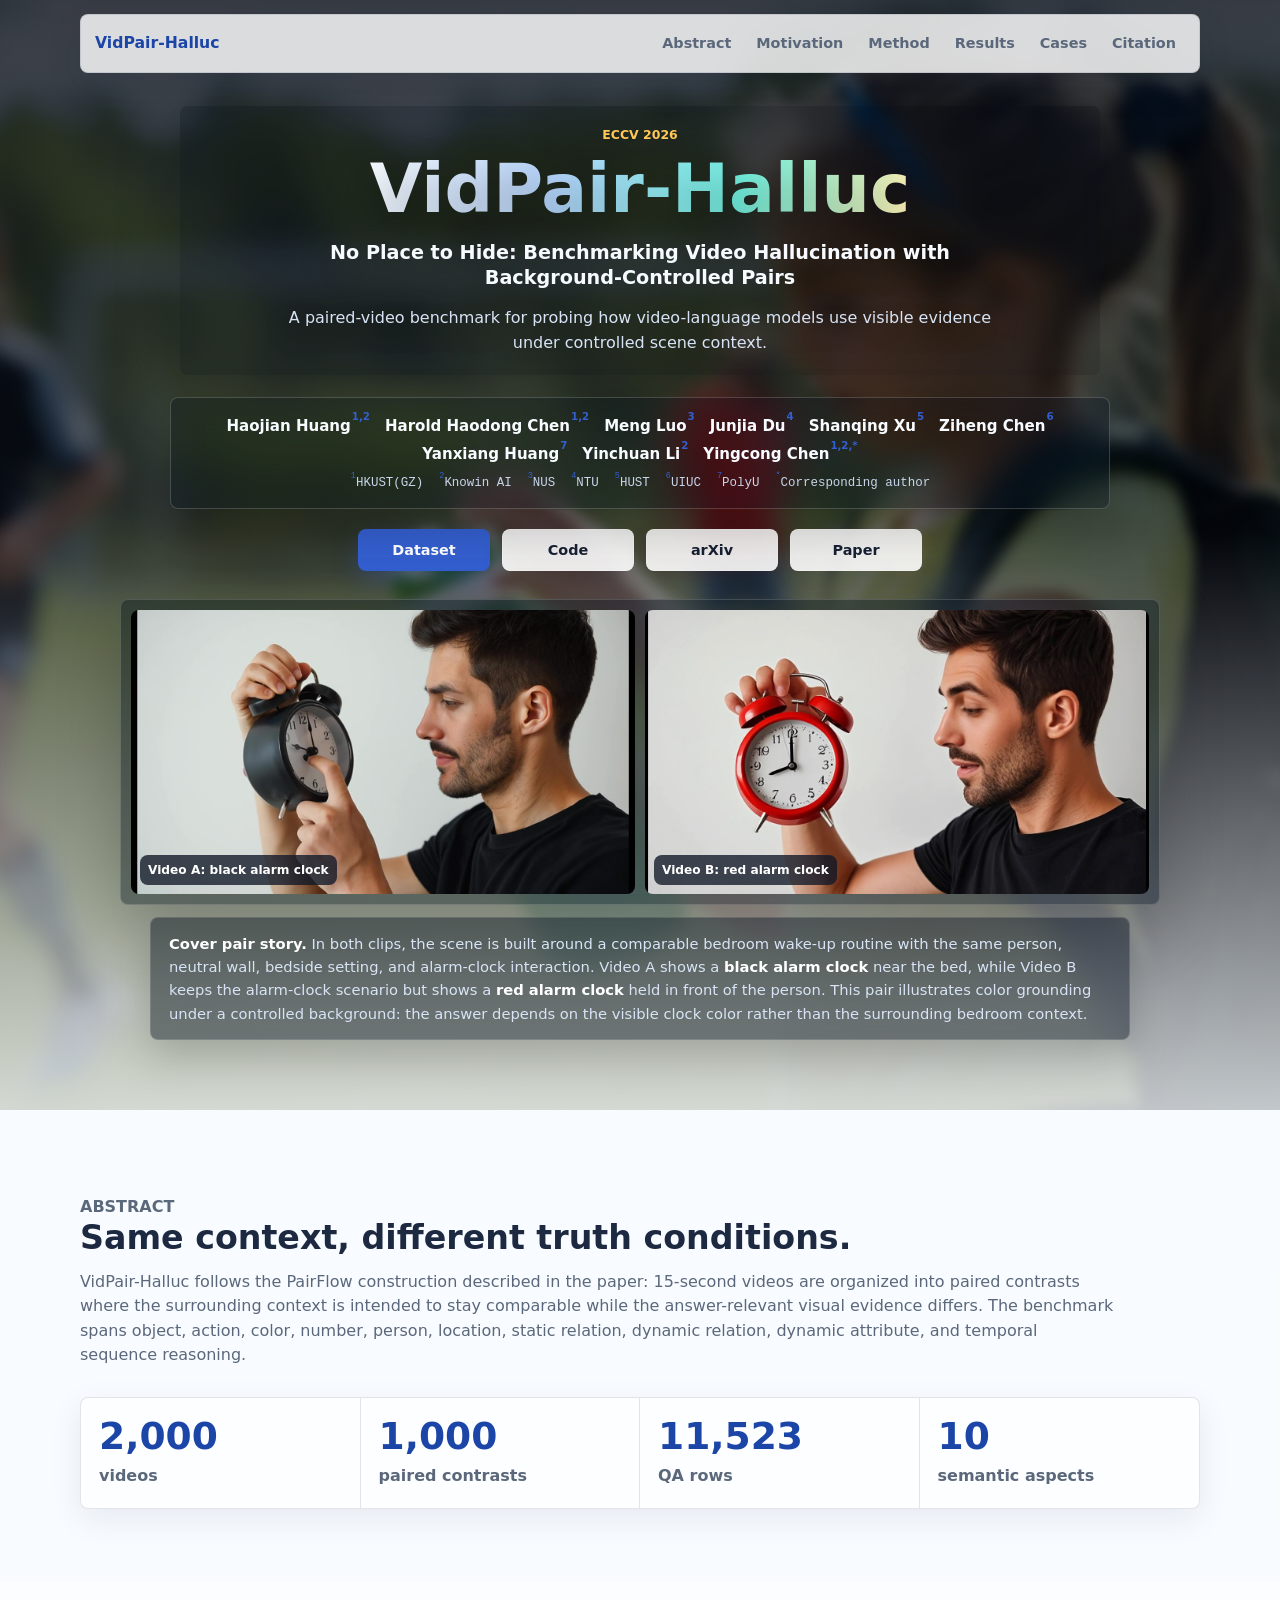
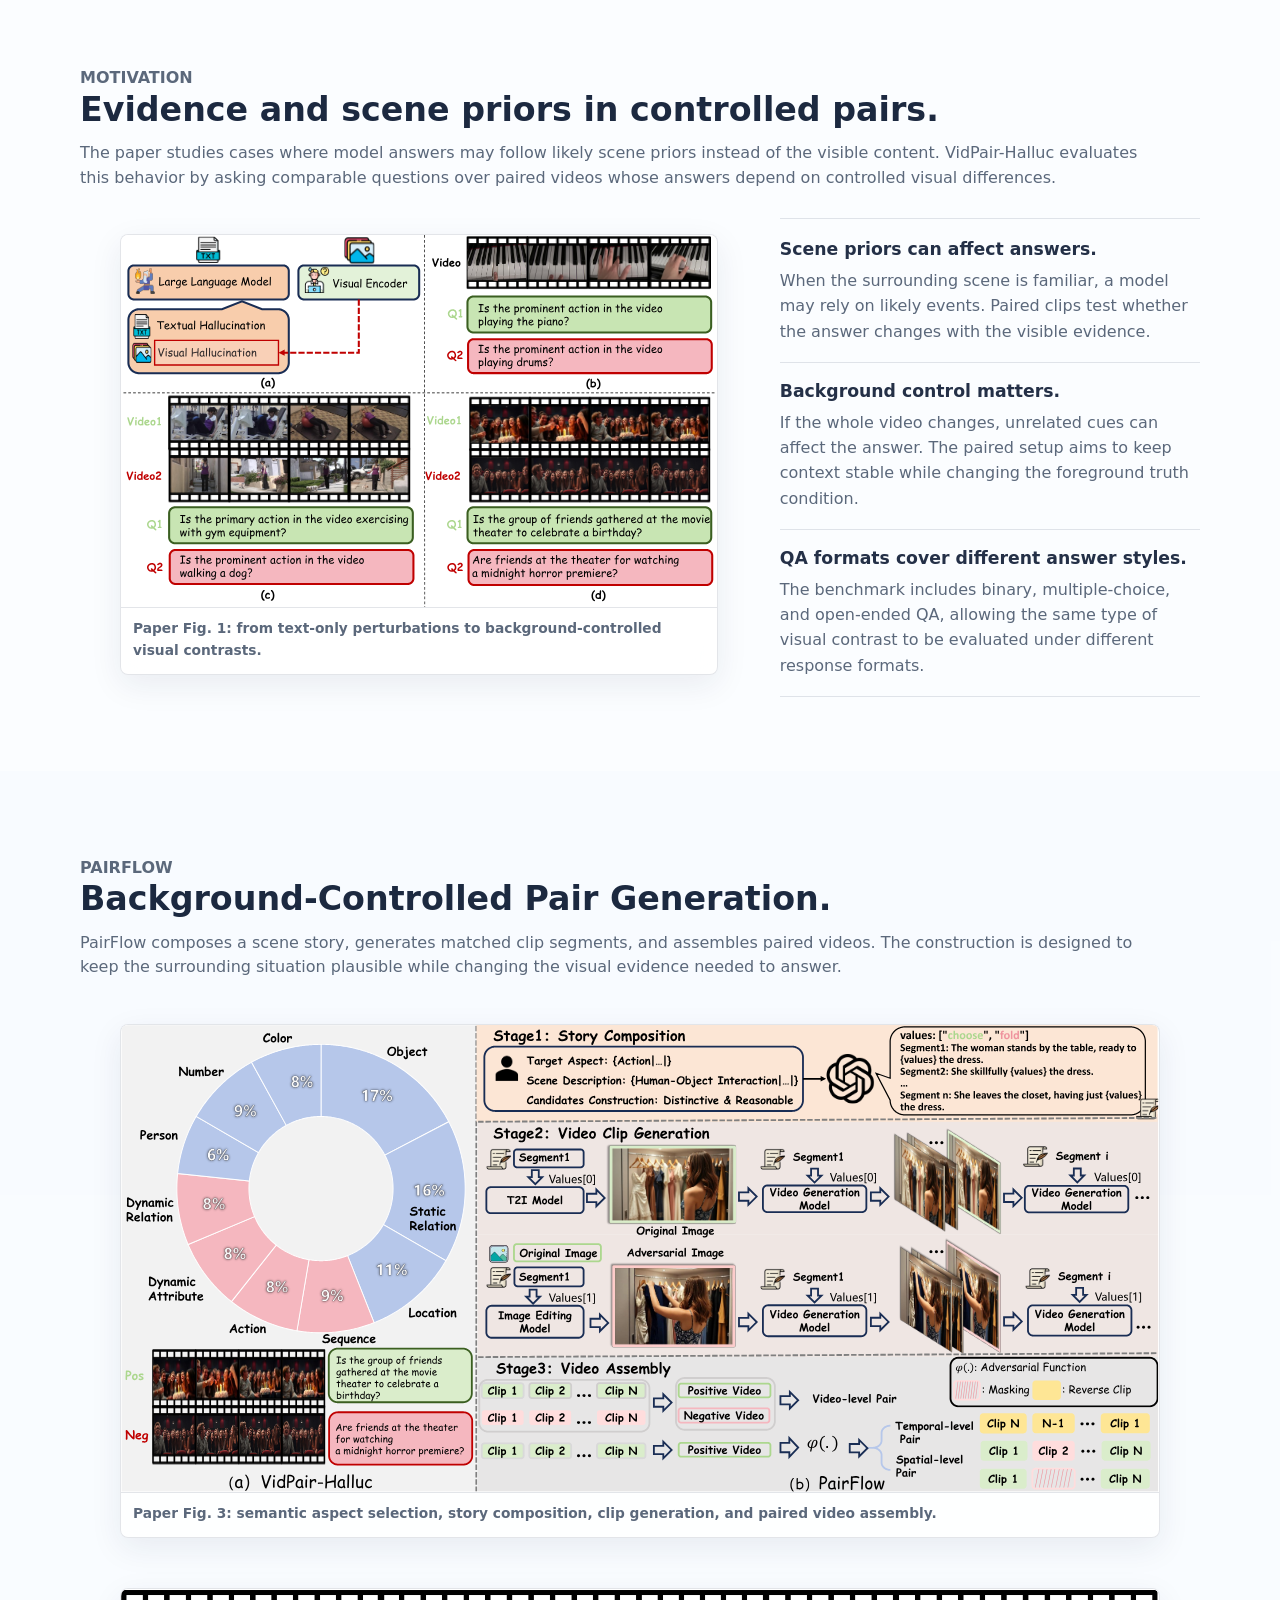
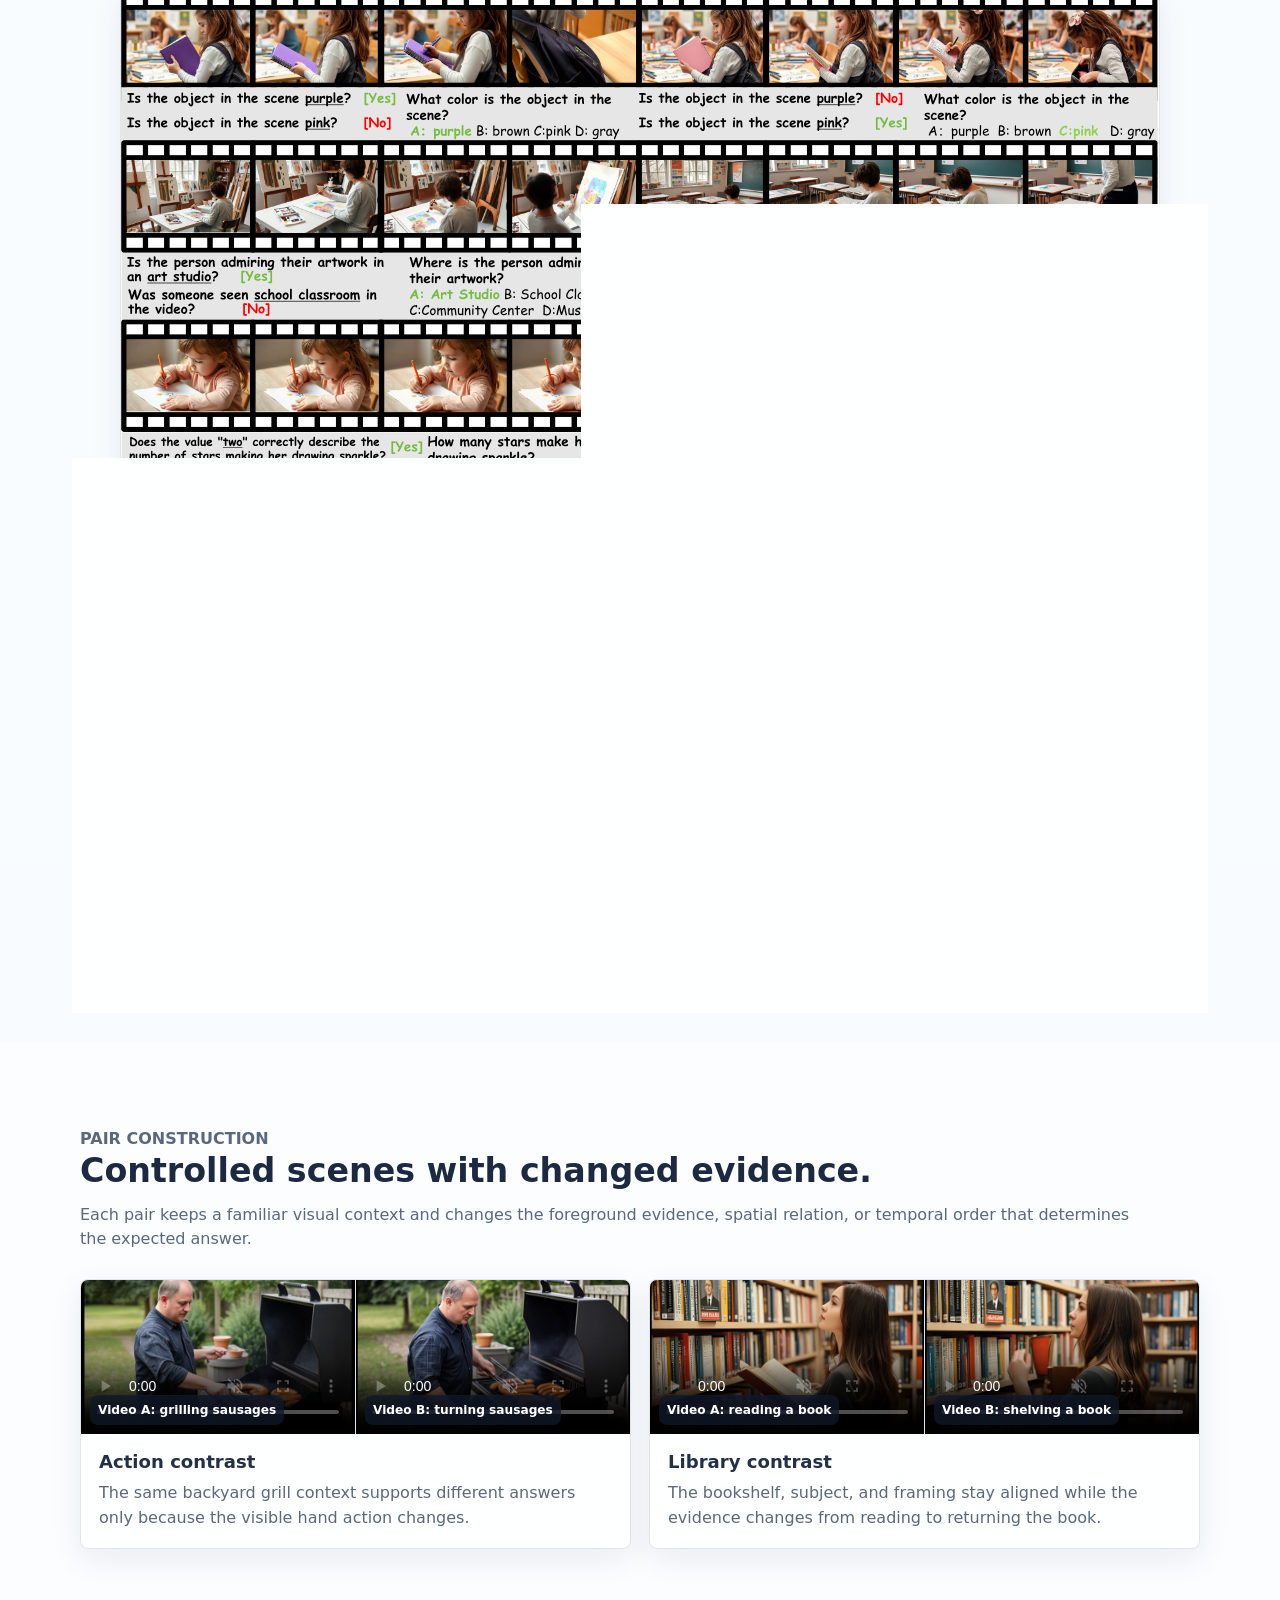
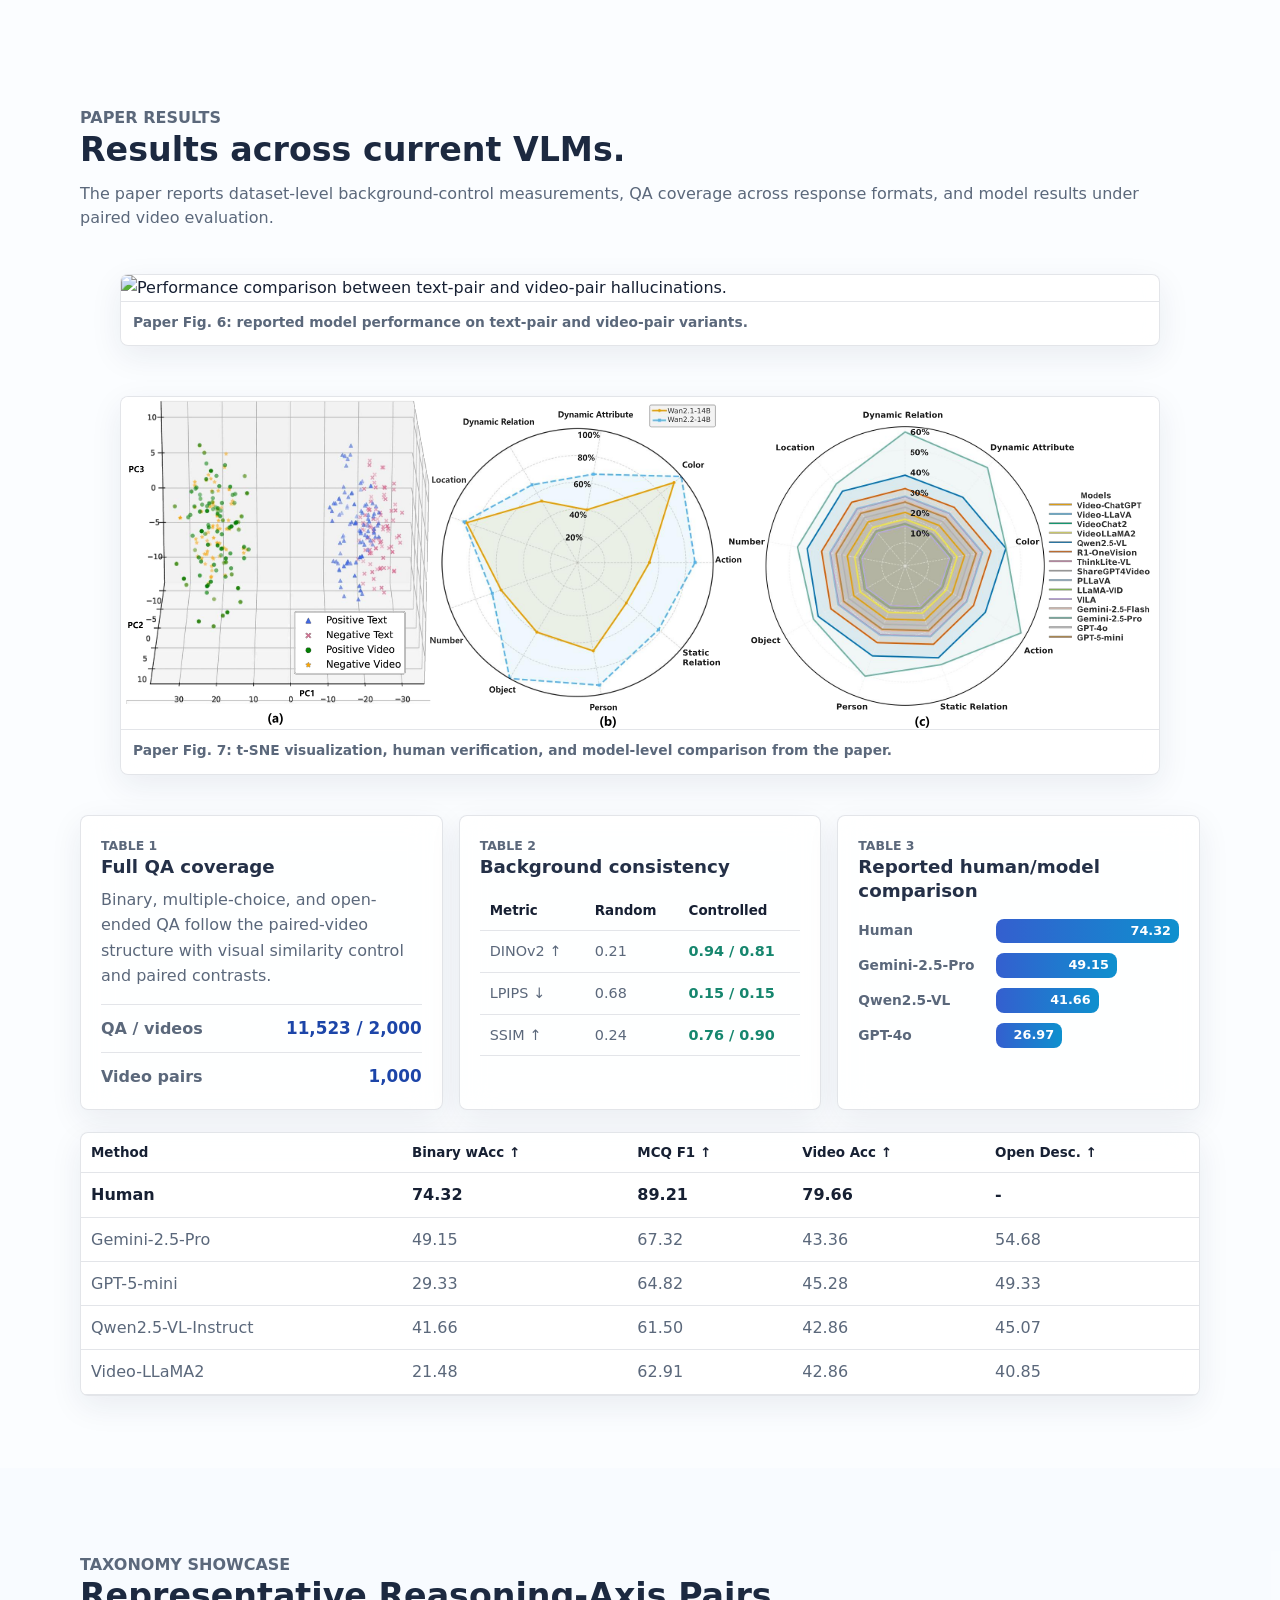
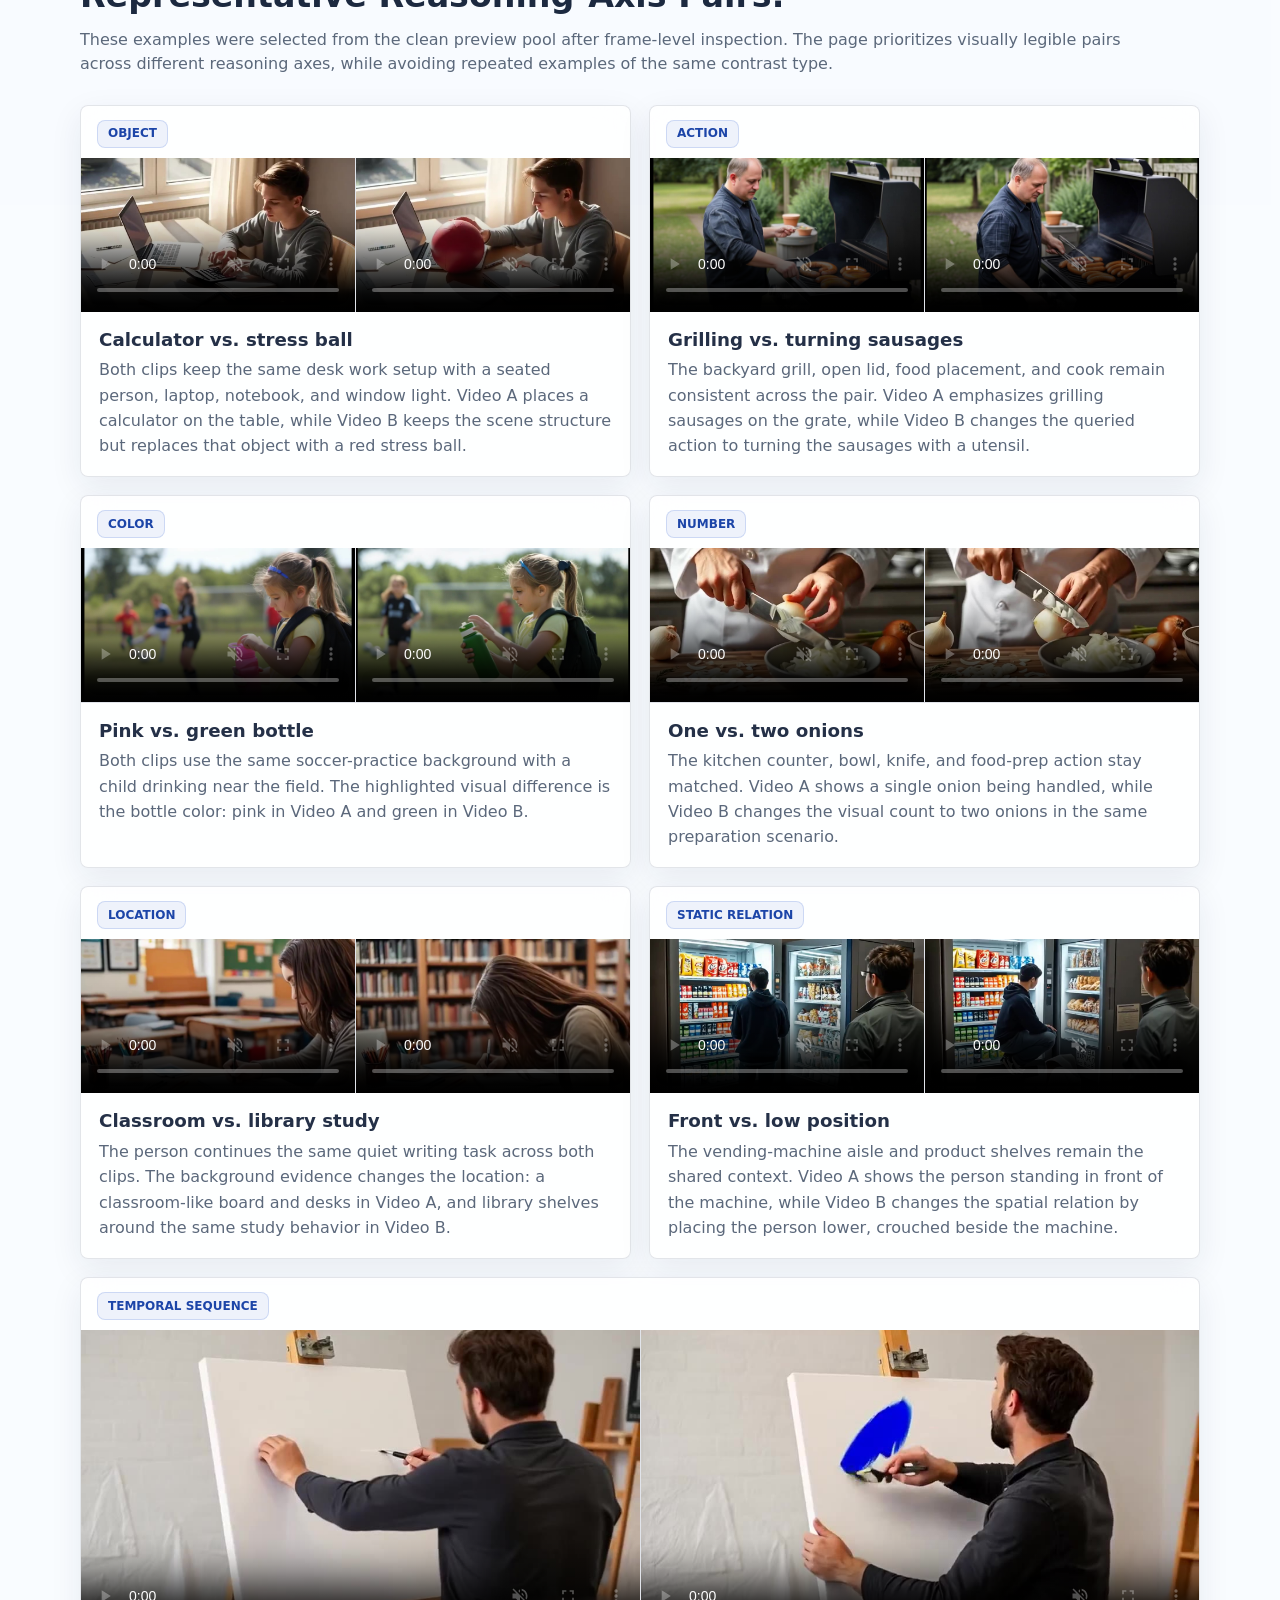
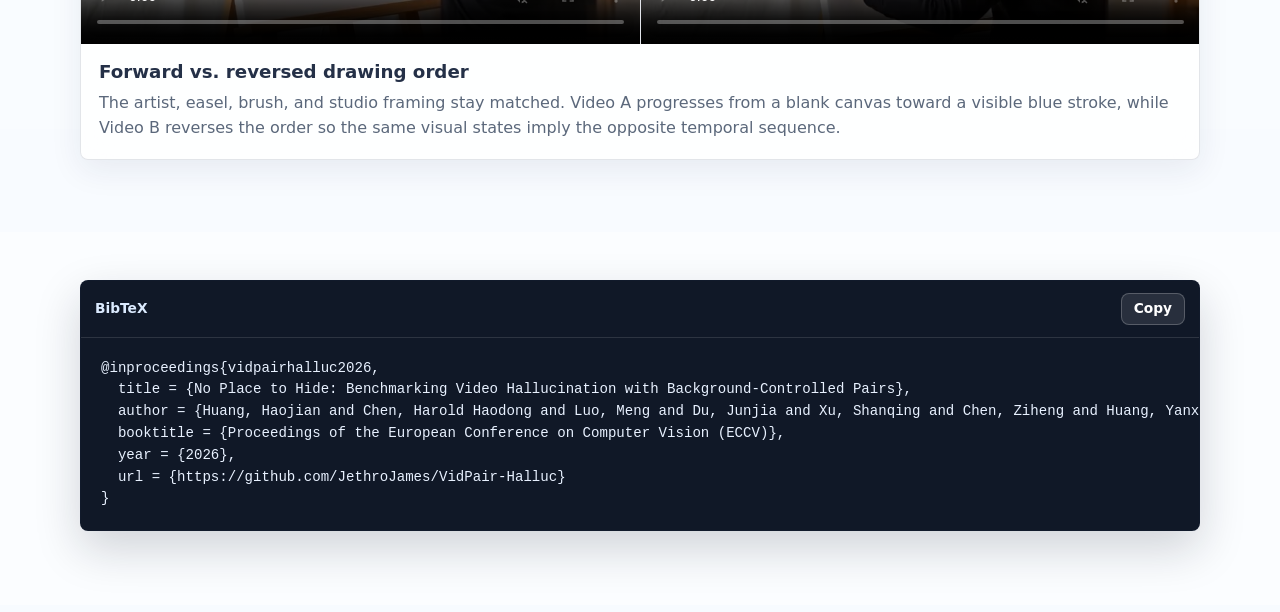
==== commit ff219d18: "Add paper and arXiv buttons to VidPair page" ====
--- a/VidPair-Halluc/index.html
+++ b/VidPair-Halluc/index.html
@@ -5,7 +5,7 @@
     <meta name="viewport" content="width=device-width, initial-scale=1">
     <title>VidPair-Halluc</title>
     <meta name="description" content="VidPair-Halluc: a background-controlled benchmark for evaluating video hallucination.">
-    <link rel="stylesheet" href="styles.css?v=20260629-tight-typography">
+    <link rel="stylesheet" href="styles.css?v=20260630-paper-links">
   </head>
   <body>
     <header class="topbar">
@@ -63,6 +63,8 @@
           <div class="paper-links" aria-label="Project links">
             <a class="button primary" href="https://huggingface.co/datasets/Jethro37/VidPair-Halluc">Dataset</a>
             <a class="button" href="https://github.com/JethroJames/VidPair-Halluc">Code</a>
+            <a class="button" href="#" title="arXiv URL will be added after release">arXiv</a>
+            <a class="button" href="main_arxiv.pdf">Paper</a>
           </div>
 
           <div class="paired-teaser hero-teaser" aria-label="Background-controlled paired video teaser">
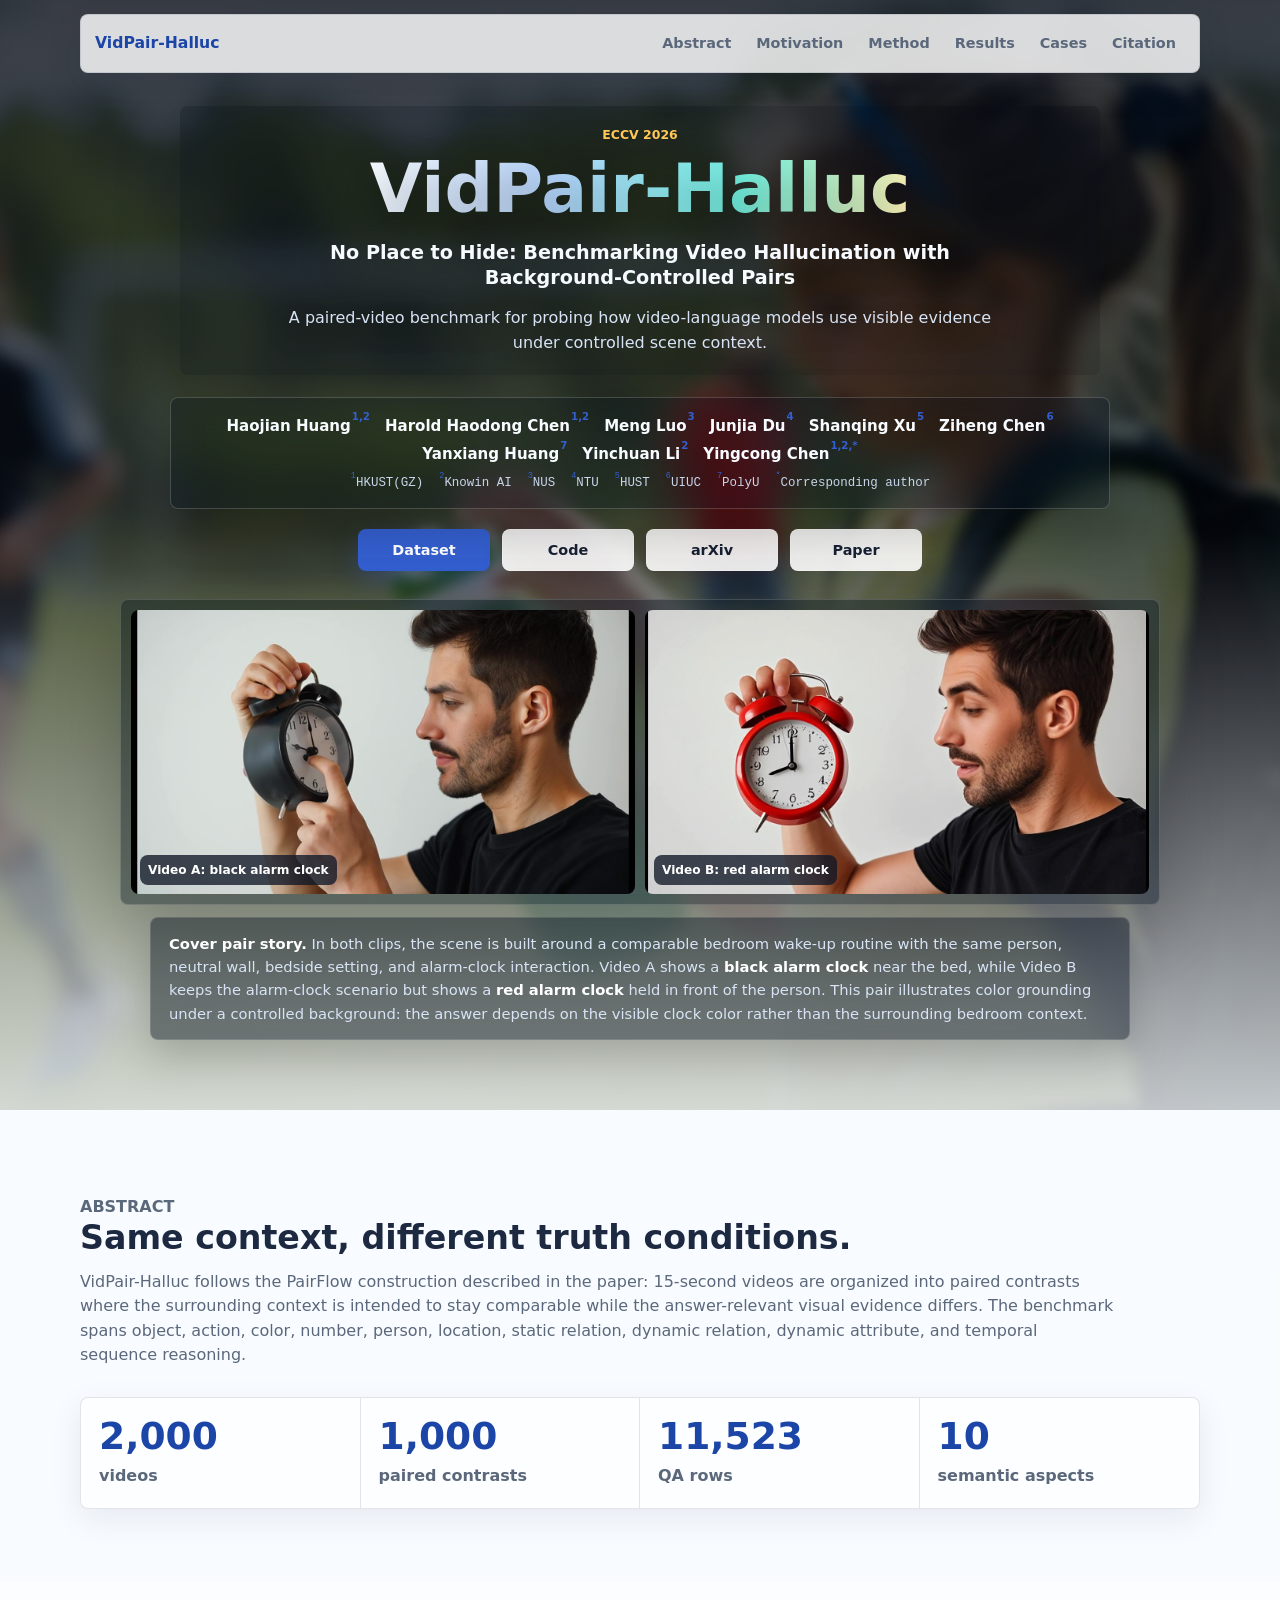
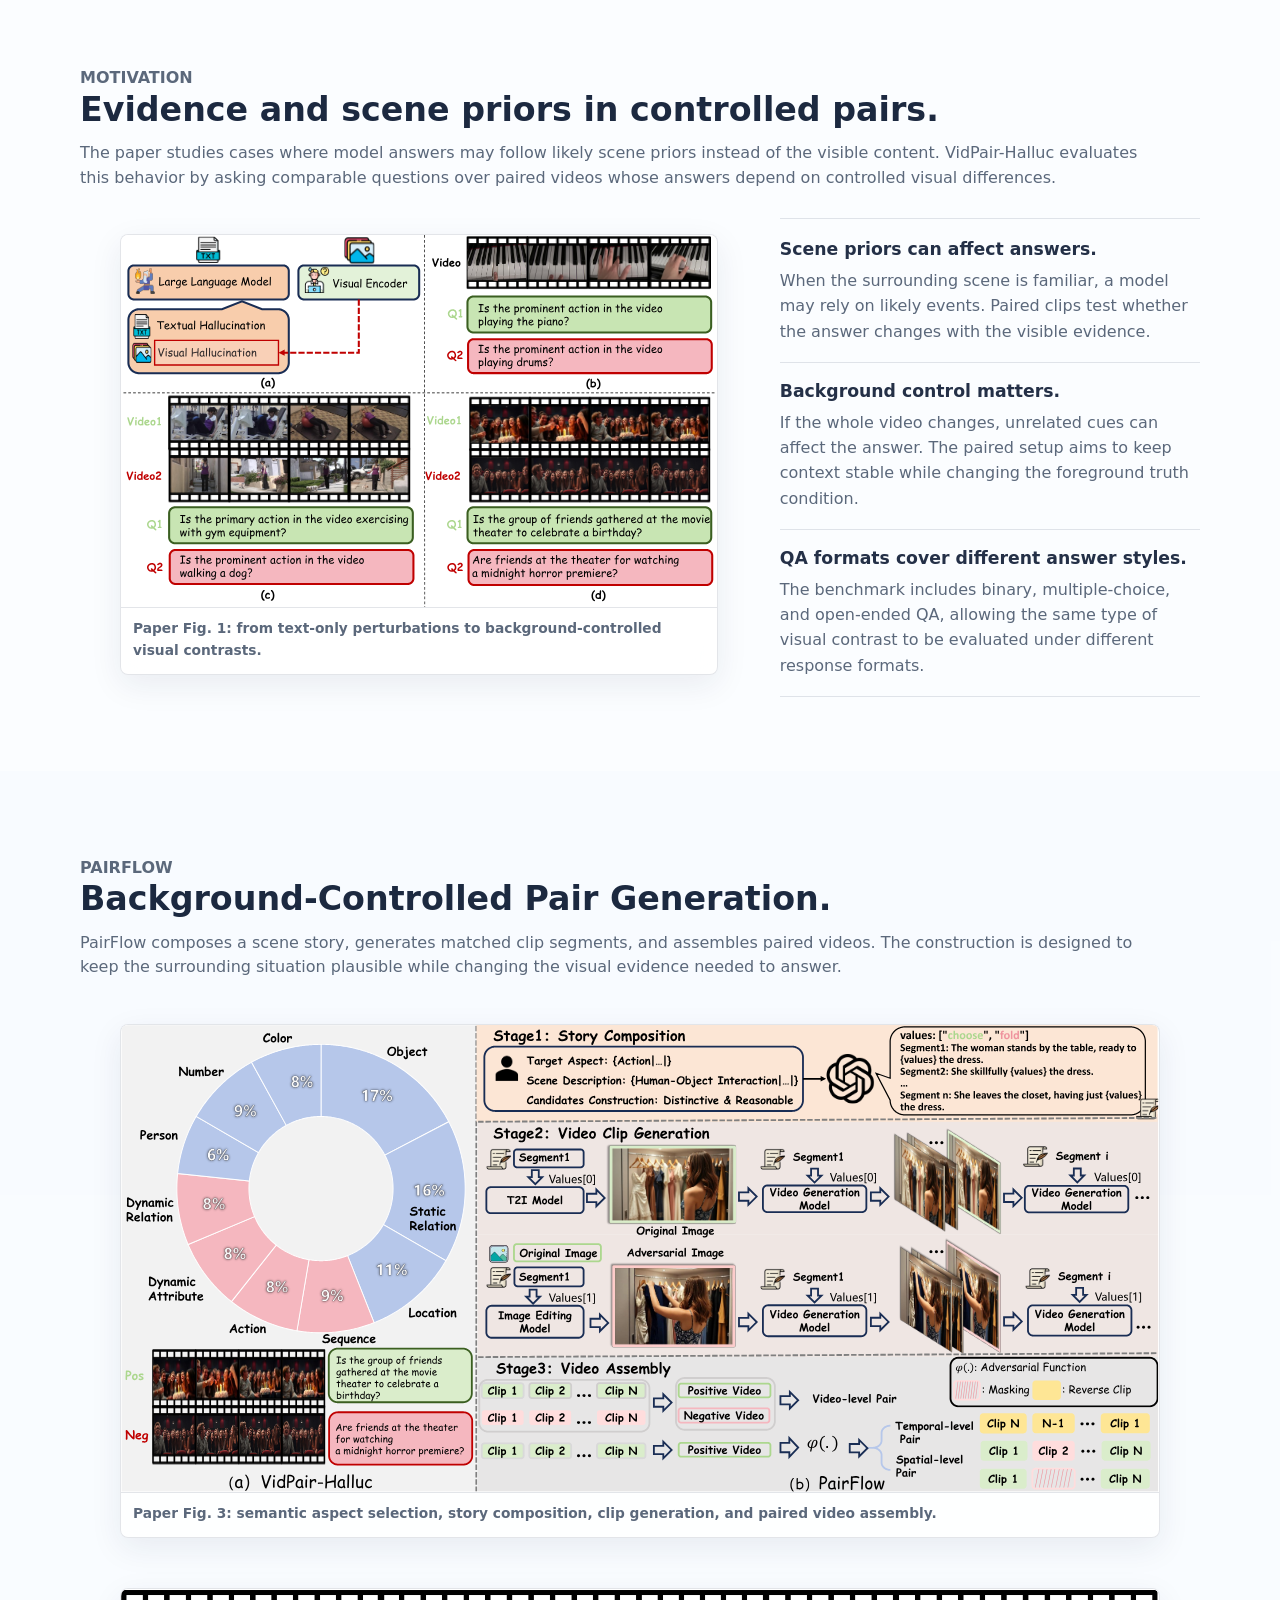
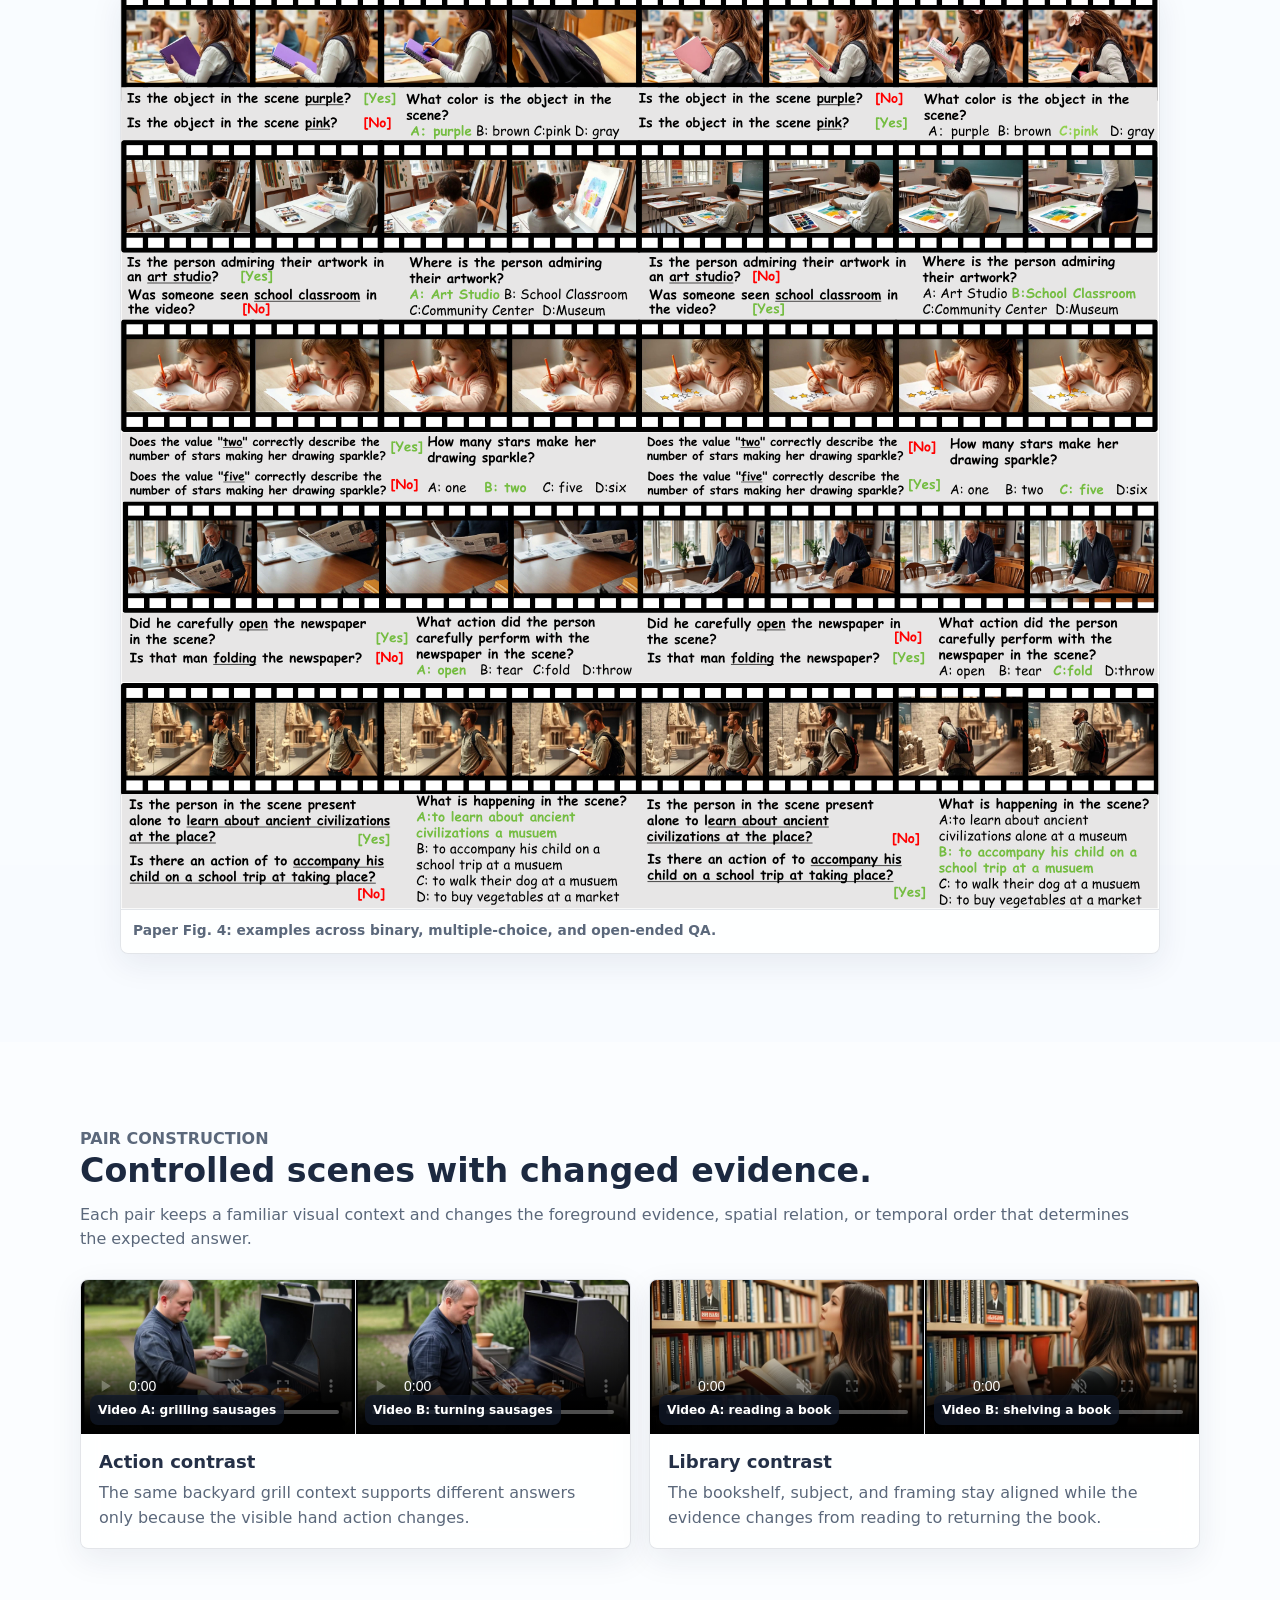
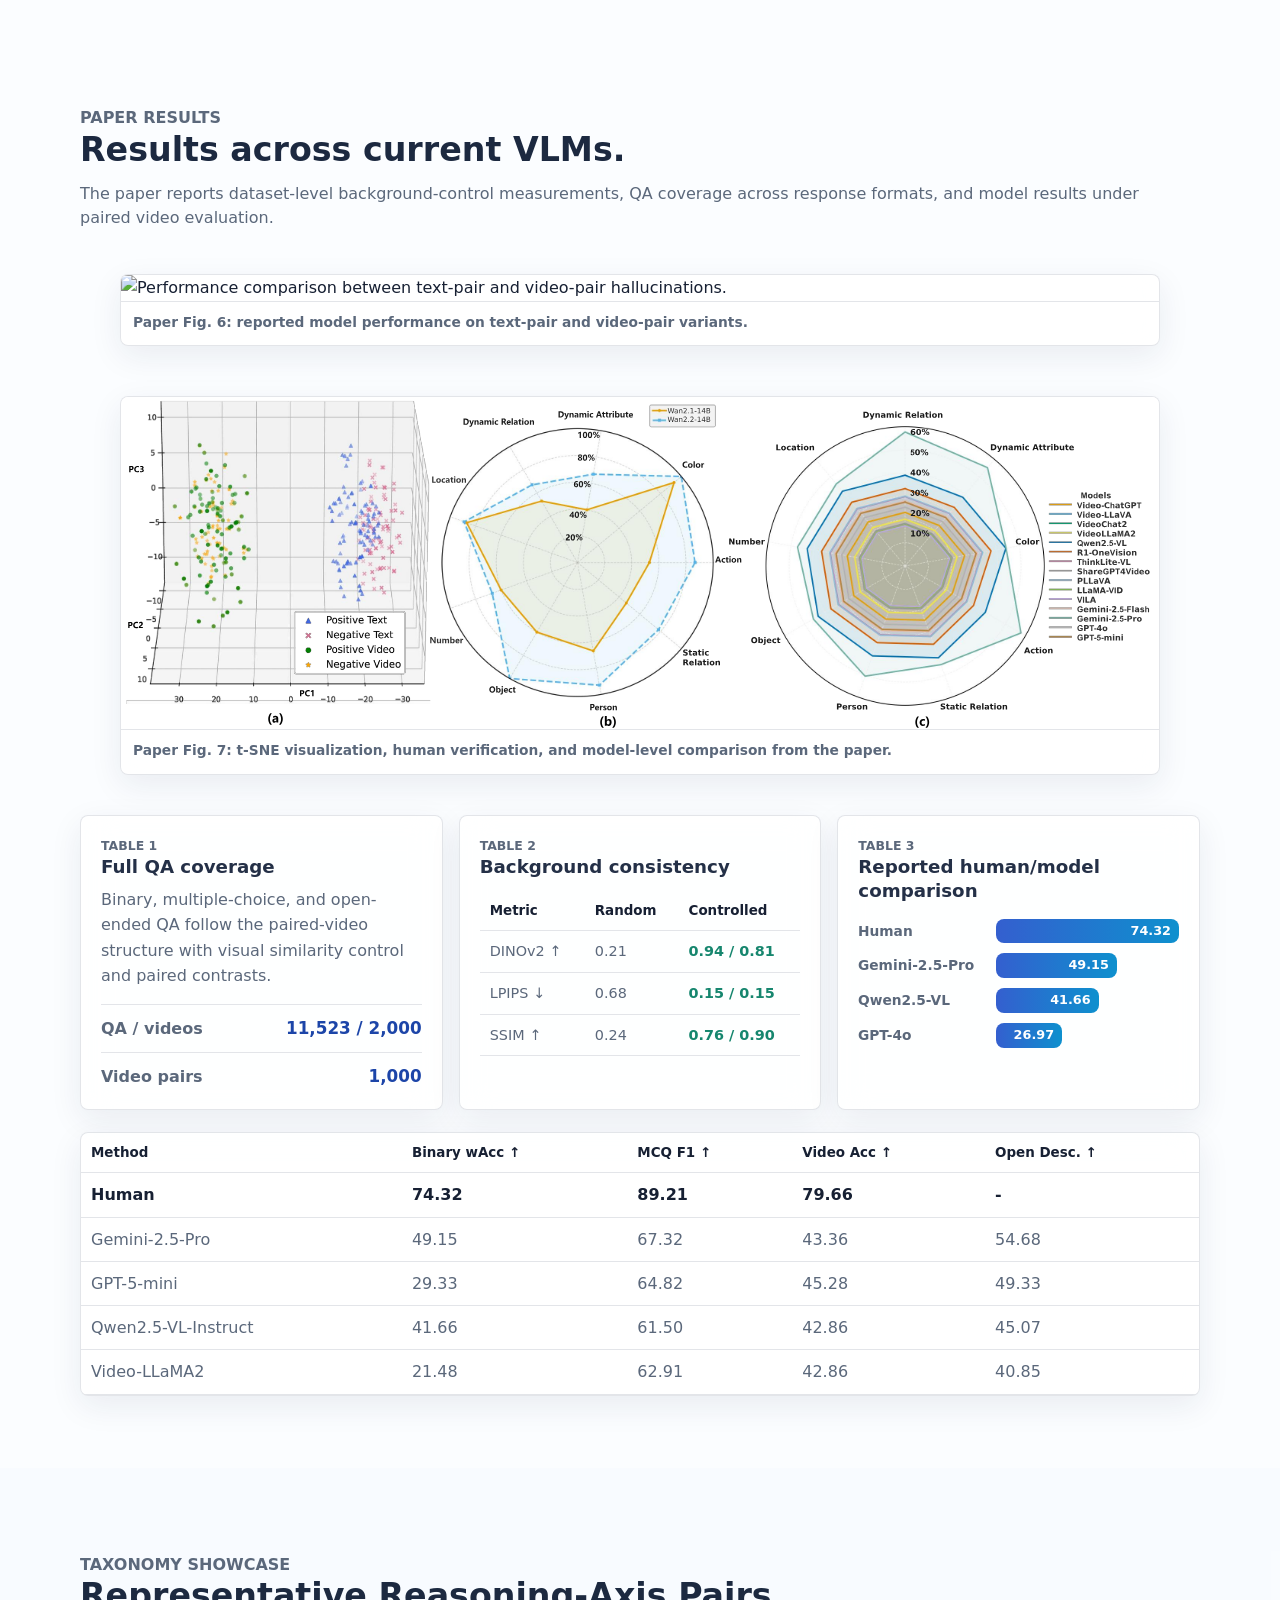
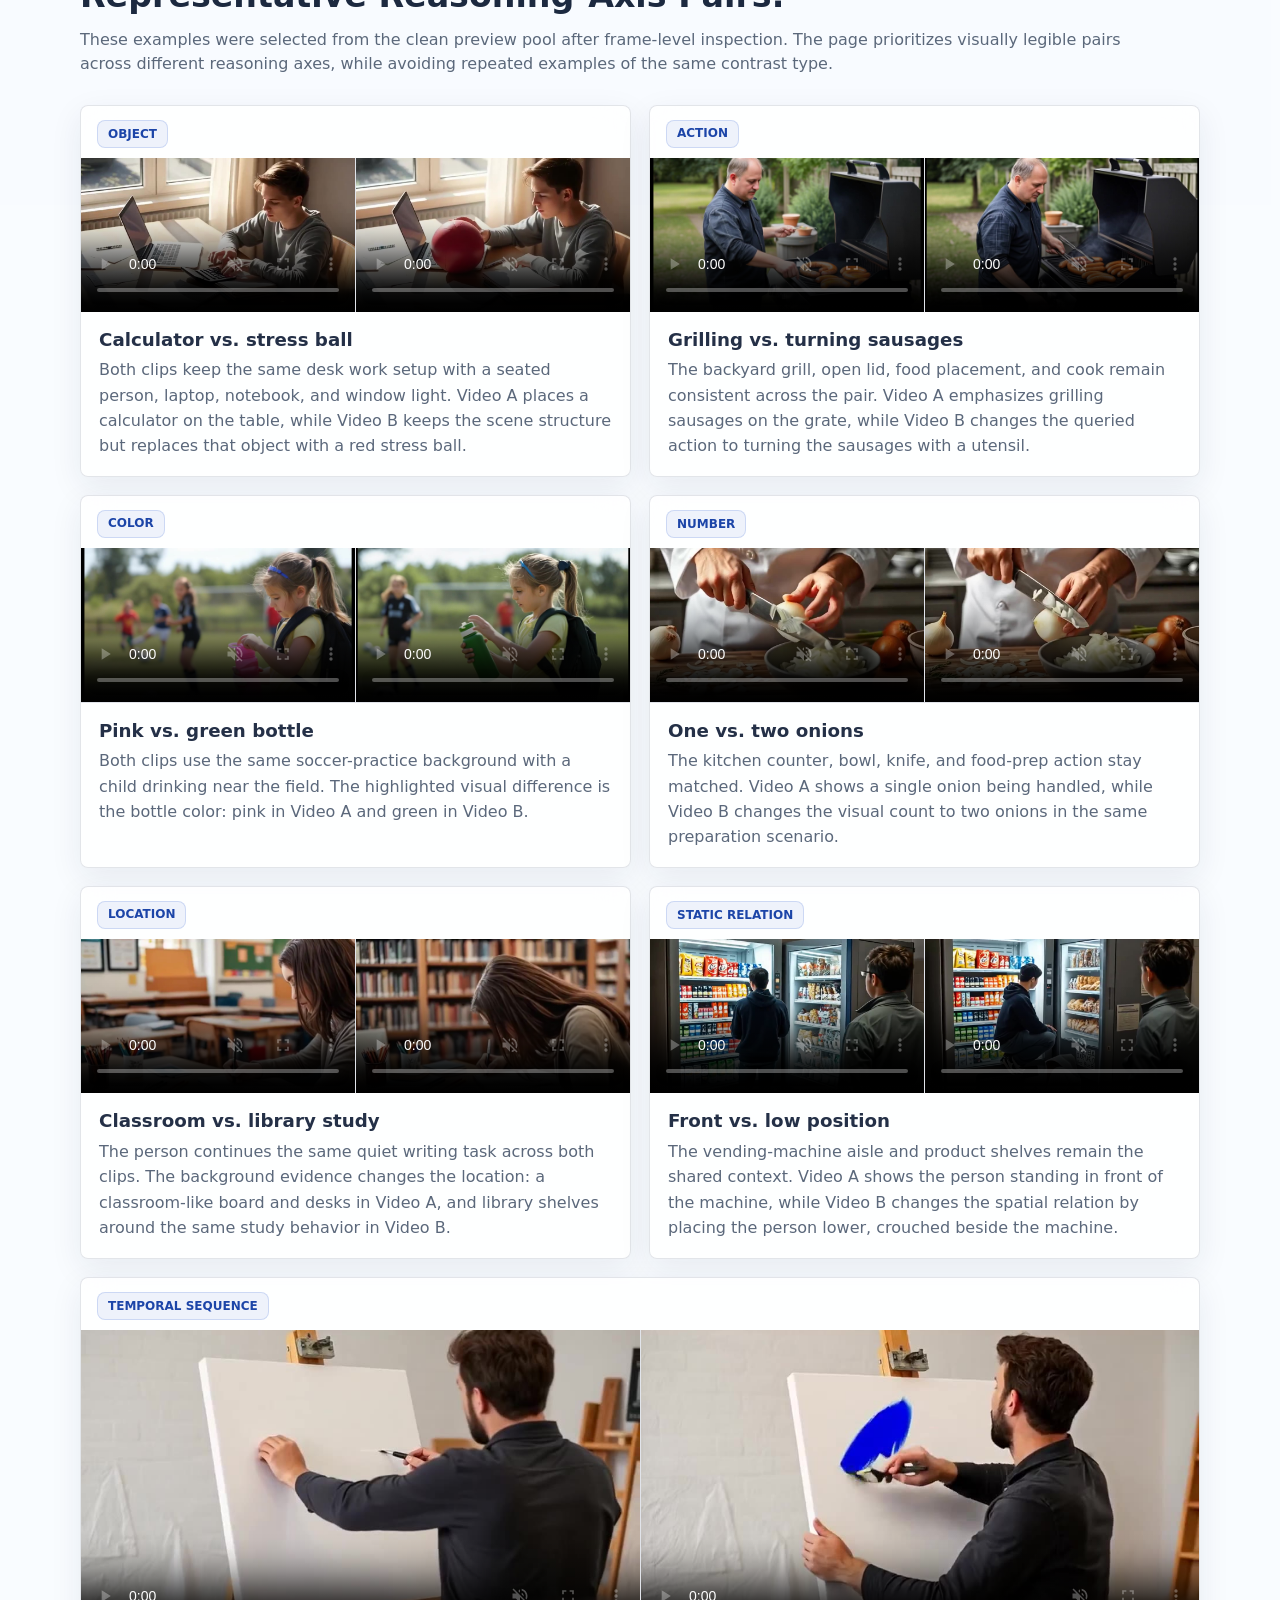
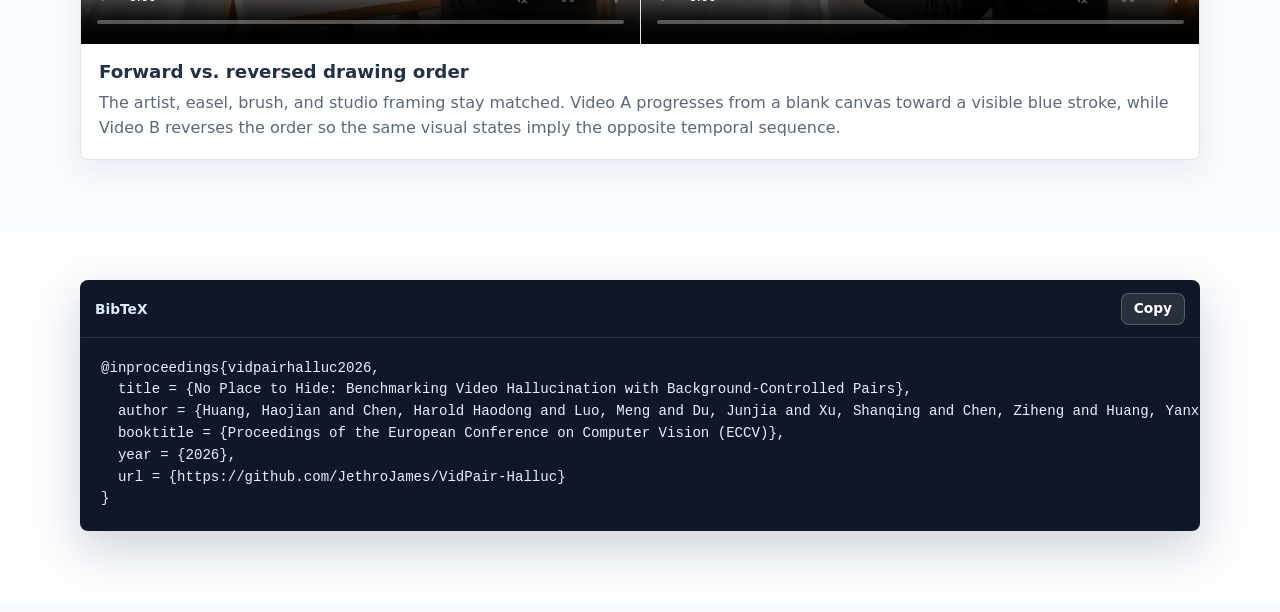
==== commit 78db2611: "Update VidPair-Halluc arXiv link" ====
--- a/VidPair-Halluc/index.html
+++ b/VidPair-Halluc/index.html
@@ -63,7 +63,7 @@
           <div class="paper-links" aria-label="Project links">
             <a class="button primary" href="https://huggingface.co/datasets/Jethro37/VidPair-Halluc">Dataset</a>
             <a class="button" href="https://github.com/JethroJames/VidPair-Halluc">Code</a>
-            <a class="button" href="#" title="arXiv URL will be added after release">arXiv</a>
+            <a class="button" href="https://arxiv.org/abs/2606.31933">arXiv</a>
             <a class="button" href="main_arxiv.pdf">Paper</a>
           </div>
 
